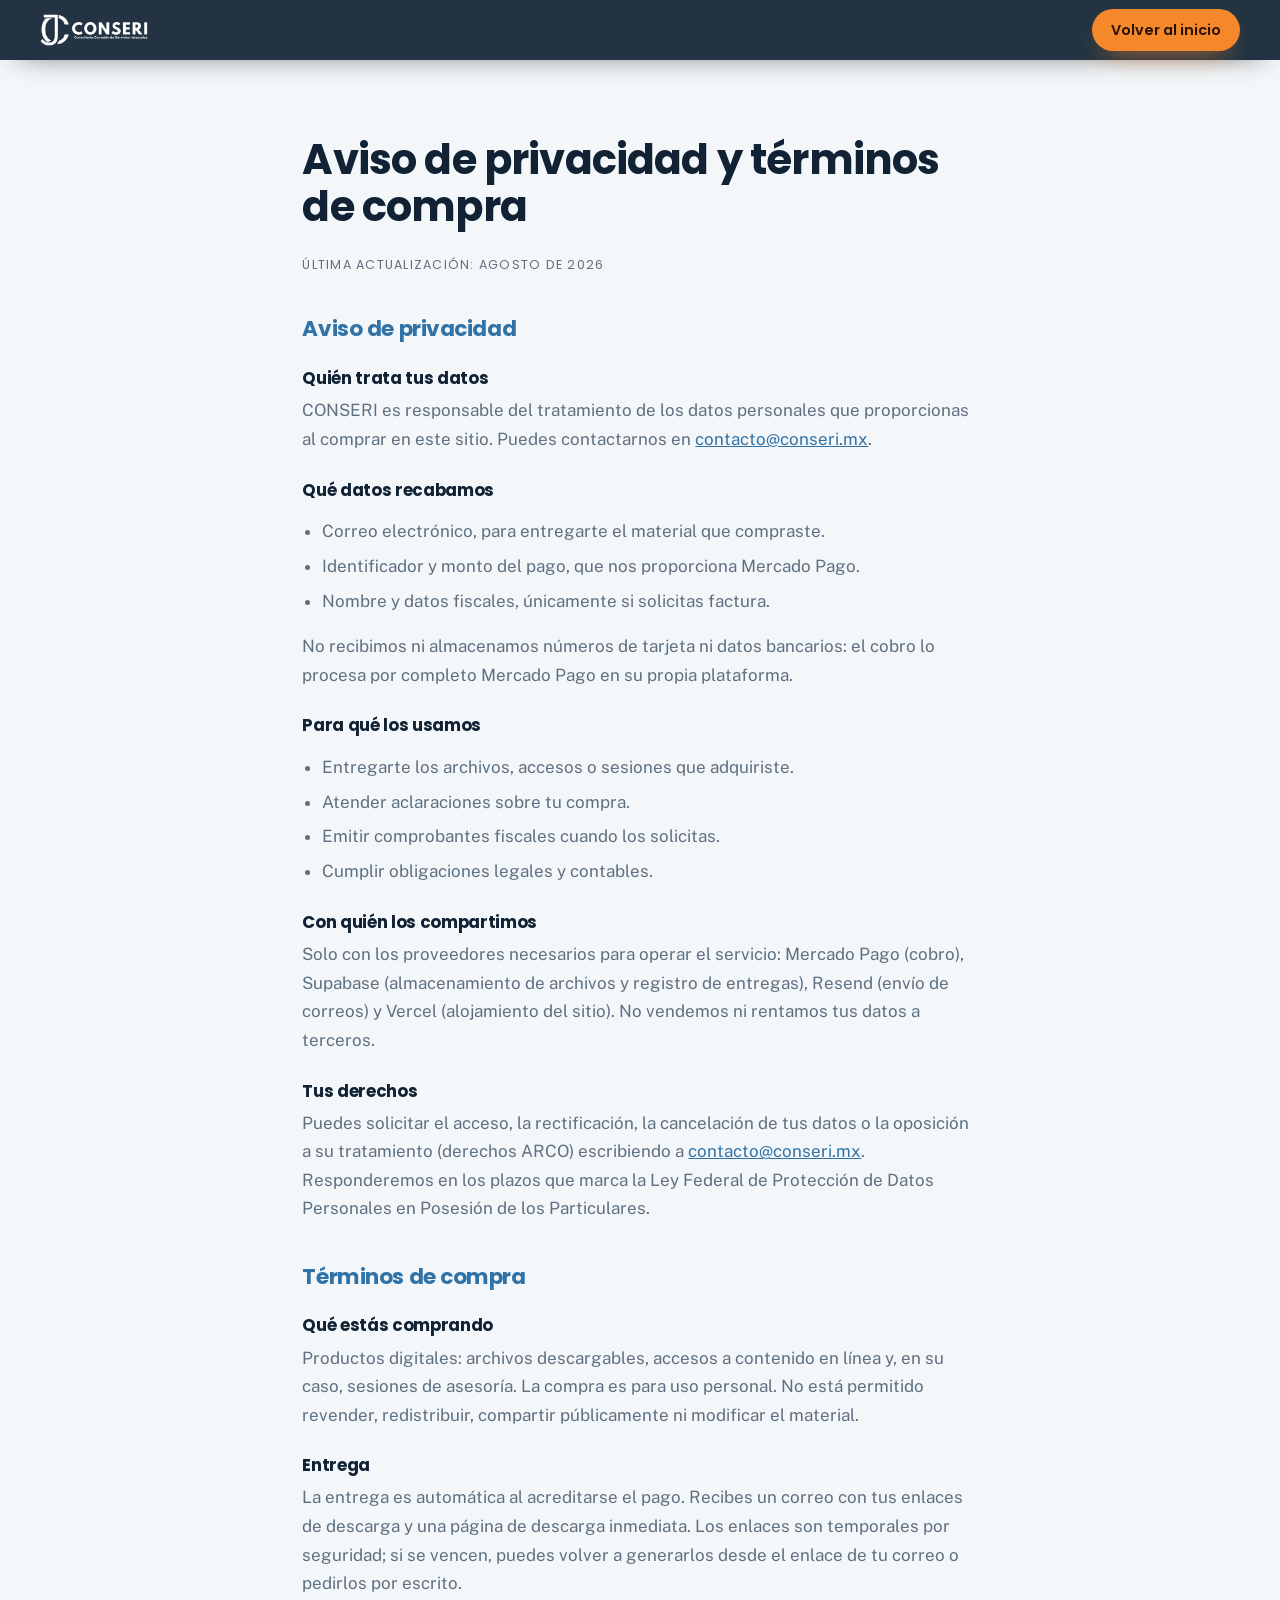
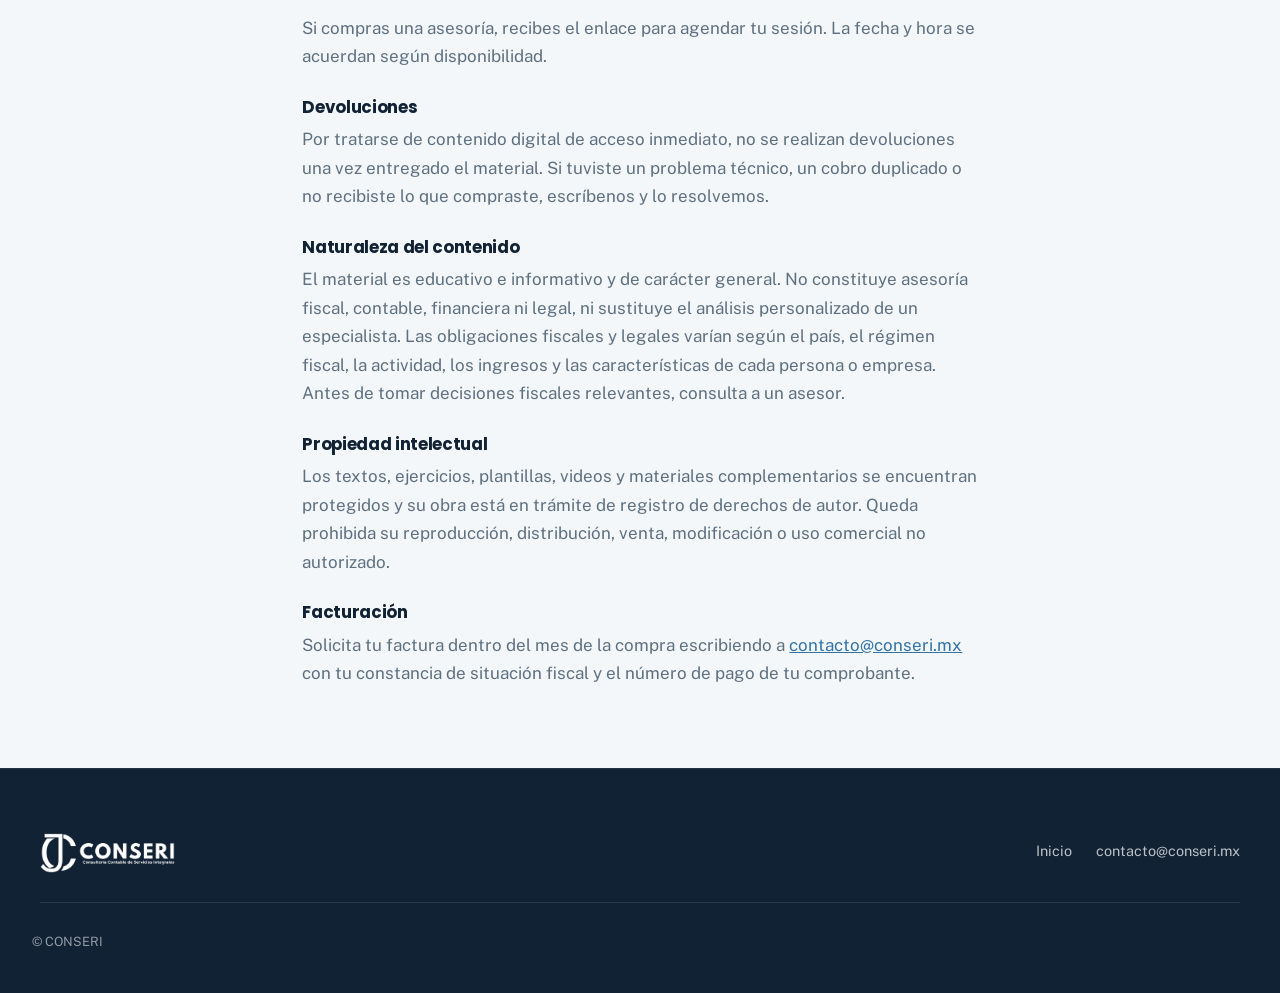
==== legal.html @ 8bbc49a7 "Add files via upload" ====
<!DOCTYPE html>
<!--
  legal.html · Aviso de privacidad y términos de compra.
  OJO: es una base redactada con la información disponible. Antes de publicar,
  CONSERI debe confirmar razón social, domicilio fiscal, responsable de datos y
  política de devoluciones con su área legal.
-->
<html lang="es-MX">
<head>
<meta charset="UTF-8">
<meta name="viewport" content="width=device-width, initial-scale=1.0, viewport-fit=cover">
<title>Aviso de privacidad y términos · CONSERI</title>
<link rel="preconnect" href="https://fonts.googleapis.com">
<link rel="preconnect" href="https://fonts.gstatic.com" crossorigin>
<link href="https://fonts.googleapis.com/css2?family=Poppins:wght@400;500;600;700&family=Public+Sans:wght@400;500;600&display=swap" rel="stylesheet">
<link rel="icon" type="image/png" href="assets/favicon.png">
<link rel="stylesheet" href="css/styles.css">
<style>
  body{ padding-top: 4.5rem; }
  .legal{ max-width: 720px; margin: 0 auto; padding: clamp(2rem,6vw,4rem) 1.4rem 4rem; }
  .legal h1{ font-family: var(--display); font-size: clamp(1.9rem,4vw,2.6rem); color: var(--navy); margin-bottom: 1.5rem; }
  .legal h2{ font-family: var(--display); font-size: 1.35rem; color: var(--azul); margin: 2.6rem 0 .8rem; }
  .legal h3{ font-family: var(--display); font-size: 1.05rem; color: var(--navy); margin: 1.7rem 0 .5rem; }
  .legal p, .legal li{ color: var(--gris); }
  .legal ul{ padding-left: 1.2rem; }
  .legal li{ margin-bottom: .4rem; }
  .fecha{ font-family: var(--display); font-size: .78rem; letter-spacing: .1em; text-transform: uppercase; color: var(--azul); }
</style>
</head>
<body>
<header class="barra barra--fija">
  <a class="barra__marca" href="index.html" aria-label="CONSERI, ir al inicio">
    <img src="assets/logo-horizontal-blanco.png" alt="CONSERI" class="barra__logo">
  </a>
  <a href="index.html" class="boton boton--chico">Volver al inicio</a>
</header>

<main class="legal">
  <h1>Aviso de privacidad y términos de compra</h1>
  <p class="fecha">Última actualización: agosto de 2026</p>

  <h2 id="privacidad">Aviso de privacidad</h2>

  <h3>Quién trata tus datos</h3>
  <p>
    CONSERI es responsable del tratamiento de los datos personales que
    proporcionas al comprar en este sitio. Puedes contactarnos en
    <a href="mailto:contacto@conseri.mx">contacto@conseri.mx</a>.
  </p>

  <h3>Qué datos recabamos</h3>
  <ul>
    <li>Correo electrónico, para entregarte el material que compraste.</li>
    <li>Identificador y monto del pago, que nos proporciona Mercado Pago.</li>
    <li>Nombre y datos fiscales, únicamente si solicitas factura.</li>
  </ul>
  <p>
    No recibimos ni almacenamos números de tarjeta ni datos bancarios: el cobro
    lo procesa por completo Mercado Pago en su propia plataforma.
  </p>

  <h3>Para qué los usamos</h3>
  <ul>
    <li>Entregarte los archivos, accesos o sesiones que adquiriste.</li>
    <li>Atender aclaraciones sobre tu compra.</li>
    <li>Emitir comprobantes fiscales cuando los solicitas.</li>
    <li>Cumplir obligaciones legales y contables.</li>
  </ul>

  <h3>Con quién los compartimos</h3>
  <p>
    Solo con los proveedores necesarios para operar el servicio: Mercado Pago
    (cobro), Supabase (almacenamiento de archivos y registro de entregas),
    Resend (envío de correos) y Vercel (alojamiento del sitio). No vendemos ni
    rentamos tus datos a terceros.
  </p>

  <h3>Tus derechos</h3>
  <p>
    Puedes solicitar el acceso, la rectificación, la cancelación de tus datos o
    la oposición a su tratamiento (derechos ARCO) escribiendo a
    <a href="mailto:contacto@conseri.mx">contacto@conseri.mx</a>. Responderemos
    en los plazos que marca la Ley Federal de Protección de Datos Personales en
    Posesión de los Particulares.
  </p>

  <h2 id="terminos">Términos de compra</h2>

  <h3>Qué estás comprando</h3>
  <p>
    Productos digitales: archivos descargables, accesos a contenido en línea y,
    en su caso, sesiones de asesoría. La compra es para uso personal. No está
    permitido revender, redistribuir, compartir públicamente ni modificar el
    material.
  </p>

  <h3>Entrega</h3>
  <p>
    La entrega es automática al acreditarse el pago. Recibes un correo con tus
    enlaces de descarga y una página de descarga inmediata. Los enlaces son
    temporales por seguridad; si se vencen, puedes volver a generarlos desde el
    enlace de tu correo o pedirlos por escrito.
  </p>
  <p>
    Si compras una asesoría, recibes el enlace para agendar tu sesión. La fecha
    y hora se acuerdan según disponibilidad.
  </p>

  <h3>Devoluciones</h3>
  <p>
    Por tratarse de contenido digital de acceso inmediato, no se realizan
    devoluciones una vez entregado el material. Si tuviste un problema técnico,
    un cobro duplicado o no recibiste lo que compraste, escríbenos y lo
    resolvemos.
  </p>

  <h3>Naturaleza del contenido</h3>
  <p>
    El material es educativo e informativo y de carácter general. No constituye
    asesoría fiscal, contable, financiera ni legal, ni sustituye el análisis
    personalizado de un especialista. Las obligaciones fiscales y legales varían
    según el país, el régimen fiscal, la actividad, los ingresos y las
    características de cada persona o empresa. Antes de tomar decisiones
    fiscales relevantes, consulta a un asesor.
  </p>

  <h3>Propiedad intelectual</h3>
  <p>
    Los textos, ejercicios, plantillas, videos y materiales complementarios se
    encuentran protegidos y su obra está en trámite de registro de derechos de
    autor. Queda prohibida su reproducción, distribución, venta, modificación o
    uso comercial no autorizado.
  </p>

  <h3>Facturación</h3>
  <p>
    Solicita tu factura dentro del mes de la compra escribiendo a
    <a href="mailto:contacto@conseri.mx">contacto@conseri.mx</a> con tu constancia
    de situación fiscal y el número de pago de tu comprobante.
  </p>
</main>

<footer class="pie">
  <div class="pie__arriba">
    <img src="assets/logo-horizontal-blanco.png" alt="CONSERI" class="pie__logo">
    <nav class="pie__nav" aria-label="Enlaces">
      <a href="index.html">Inicio</a>
      <a href="mailto:contacto@conseri.mx">contacto@conseri.mx</a>
    </nav>
  </div>
  <p class="pie__creditos">© CONSERI</p>
</footer>
</body>
</html>
---- css/styles.css ----
/* ============================================================================
   CONSERI · styles.css
   ----------------------------------------------------------------------------
   Todos los colores viven en :root. Cambias ahí y cambia el sitio entero,
   incluida la página de descarga del back-end.
   ============================================================================ */

/* ---- Tipografía de marca ----------------------------------------------------
   La lámina pide TT FORS para encabezados. No es una fuente libre, así que el
   sitio usa Poppins mientras tanto. Cuando CONSERI entregue el archivo:
     1. Pon TTFors-Bold.woff2 y TTFors-Regular.woff2 en assets/fuentes/
     2. Descomenta este bloque
     3. En --display pon: 'TT Fors', 'Poppins', sans-serif
--------------------------------------------------------------------------------
@font-face{
  font-family: 'TT Fors';
  src: url('../assets/fuentes/TTFors-Bold.woff2') format('woff2');
  font-weight: 700;
  font-display: swap;
}
@font-face{
  font-family: 'TT Fors';
  src: url('../assets/fuentes/TTFors-Regular.woff2') format('woff2');
  font-weight: 400;
  font-display: swap;
}
--------------------------------------------------------------------------- */

:root{
  /* ---- Paleta oficial (tomada de la lámina de marca) ---- */
  --navy:    #112234;   /* azul institucional oscuro */
  --azul:    #3173A7;   /* azul medio */
  --naranja: #F4882A;   /* acento y acciones */

  /* ---- Derivados, para no inventar colores fuera de la marca ---- */
  --navy-suave:  #1B3550;
  --navy-humo:   #24405E;
  --azul-claro:  #6BA3CF;
  --azul-humo:   #D6E4F0;
  --naranja-claro: #FFA85C;
  --blanco: #FFFFFF;
  --hueso:  #F4F7FA;
  --gris:   #5E7080;

  /* ---- Tipografías ---- */
  --display: 'Poppins', system-ui, sans-serif;   /* títulos */
  --cuerpo:  'Public Sans', system-ui, sans-serif;

  /* ---- Medidas ---- */
  --ancho: 1200px;
  --radio: 16px;
  --sombra: 0 22px 60px -28px rgba(17, 34, 52, .45);
  --curva: cubic-bezier(.22, 1, .36, 1);
}

/* ============================ BASE ============================ */
*{ box-sizing: border-box; }

html{ scroll-behavior: smooth; }

body{
  margin: 0;
  background: var(--hueso);
  color: var(--navy);
  font-family: var(--cuerpo);
  font-size: 17px;
  line-height: 1.68;
  overflow-x: clip;
  padding-left: env(safe-area-inset-left);
  padding-right: env(safe-area-inset-right);
}

h1, h2, h3{
  font-family: var(--display);
  font-weight: 700;
  line-height: 1.14;
  letter-spacing: -.02em;
  margin: 0;
}

p{ margin: 0 0 1rem; }
a{ color: var(--azul); }
img{ max-width: 100%; height: auto; }

:focus-visible{
  outline: 3px solid var(--naranja);
  outline-offset: 3px;
  border-radius: 6px;
}

/* Evita que el texto de la portada desborde su columna en pantallas angostas */
.portada__texto{ min-width: 0; }
.indice__cuerpo{ min-width: 0; }

/* ============================ BARRA DE PROGRESO ============================ */
.progreso{
  position: fixed;
  top: 0; left: 0;
  height: 3px;
  width: 0;
  background: var(--naranja);
  z-index: 100;
  transition: width .1s linear;
}

/* ============================ BOTONES ============================ */
.boton{
  position: relative;
  display: inline-flex;
  align-items: center;
  justify-content: center;
  min-height: 50px;
  padding: 0 1.8rem;
  border: 0;
  border-radius: 999px;
  background: var(--naranja);
  color: #2A1200;
  font-family: var(--display);
  font-size: 1rem;
  font-weight: 600;
  text-decoration: none;
  cursor: pointer;
  overflow: hidden;
  transition: transform .25s var(--curva), box-shadow .25s var(--curva);
  box-shadow: 0 12px 26px -14px rgba(244, 136, 42, .95);
}
/* Brillo que barre el botón al pasar el cursor */
.boton::after{
  content: "";
  position: absolute;
  top: 0; left: -60%;
  width: 45%;
  height: 100%;
  background: linear-gradient(100deg, transparent, rgba(255,255,255,.55), transparent);
  transform: skewX(-18deg);
  transition: left .6s var(--curva);
}
.boton:hover{
  transform: translateY(-3px);
  box-shadow: 0 20px 34px -16px rgba(244, 136, 42, 1);
}
.boton:hover::after{ left: 120%; }
.boton:active{ transform: translateY(-1px); }
.boton[disabled]{ opacity: .65; cursor: progress; transform: none; }

.boton--chico{ min-height: 42px; padding: 0 1.2rem; font-size: .9rem; }
.boton--grande{ min-height: 58px; padding: 0 2.3rem; font-size: 1.05rem; }
.boton--bloque{ width: 100%; margin-top: auto; }

.enlace-suave{
  position: relative;
  color: var(--blanco);
  font-family: var(--display);
  font-weight: 500;
  text-decoration: none;
  padding-bottom: 4px;
}
.enlace-suave::after{
  content: "";
  position: absolute;
  left: 0; bottom: 0;
  width: 100%;
  height: 2px;
  background: var(--naranja);
  transform: scaleX(.35);
  transform-origin: left;
  transition: transform .35s var(--curva);
}
.enlace-suave:hover::after{ transform: scaleX(1); }

/* ============================ ENCABEZADO ============================ */
.barra{
  position: fixed;
  top: 0; left: 0; right: 0;
  z-index: 90;
  display: flex;
  align-items: center;
  gap: 1.5rem;
  padding: .9rem clamp(1rem, 4vw, 2.5rem);
  background: transparent;
  transition: background .35s ease, padding .35s ease, box-shadow .35s ease;
}
/* js/script.js pone .barra--fija al bajar */
.barra--fija{
  background: rgba(17, 34, 52, .92);
  backdrop-filter: blur(16px);
  padding-top: .55rem;
  padding-bottom: .55rem;
  box-shadow: 0 10px 30px -20px rgba(0, 0, 0, .9);
}

.barra__marca{ margin-right: auto; display: flex; }
.barra__logo{
  height: 38px;
  width: auto;
  transition: height .35s ease;
}
.barra--fija .barra__logo{ height: 32px; }

.barra__nav{ display: flex; gap: 1.7rem; }
.barra__nav a{
  position: relative;
  color: rgba(255, 255, 255, .82);
  font-family: var(--display);
  font-weight: 500;
  font-size: .93rem;
  text-decoration: none;
  padding: .4rem 0;
}
.barra__nav a::after{
  content: "";
  position: absolute;
  left: 0; bottom: 0;
  width: 100%;
  height: 2px;
  background: var(--naranja);
  transform: scaleX(0);
  transform-origin: right;
  transition: transform .3s var(--curva);
}
.barra__nav a:hover{ color: var(--blanco); }
.barra__nav a:hover::after{ transform: scaleX(1); transform-origin: left; }

/* ============================ PORTADA ============================ */
.portada{
  position: relative;
  min-height: 100svh;
  display: flex;
  align-items: center;
  background: var(--navy);
  overflow: hidden;
  padding: 7rem clamp(1.2rem, 5vw, 2rem) 5rem;
}
/* Halos de color, muy suaves, detrás del contenido */
.portada::before{
  content: "";
  position: absolute;
  width: 62vw; height: 62vw;
  top: -22vw; right: -14vw;
  background: radial-gradient(circle, rgba(49, 115, 167, .45), transparent 62%);
  filter: blur(10px);
  animation: flotar 16s ease-in-out infinite alternate;
}
.portada::after{
  content: "";
  position: absolute;
  width: 48vw; height: 48vw;
  bottom: -22vw; left: -14vw;
  background: radial-gradient(circle, rgba(244, 136, 42, .26), transparent 62%);
  filter: blur(10px);
  animation: flotar 20s ease-in-out infinite alternate-reverse;
}
@keyframes flotar{
  from{ transform: translate3d(0, 0, 0) scale(1); }
  to  { transform: translate3d(-3%, 4%, 0) scale(1.12); }
}

.portada__lienzo{
  position: absolute;
  inset: 0;
  width: 100%;
  height: 100%;
  pointer-events: none;
}

.portada__contenido{
  position: relative;
  z-index: 2;
  width: 100%;
  max-width: var(--ancho);
  margin: 0 auto;
  display: grid;
  grid-template-columns: 1.08fr .92fr;
  gap: clamp(2rem, 5vw, 4rem);
  align-items: center;
}

.etiqueta{
  display: inline-flex;
  align-items: center;
  gap: .6rem;
  font-family: var(--display);
  font-size: .74rem;
  font-weight: 600;
  letter-spacing: .2em;
  text-transform: uppercase;
  color: var(--naranja);
  margin: 0 0 1.2rem;
}
.etiqueta--clara{ color: var(--naranja); }
.etiqueta__punto{
  width: 8px; height: 8px;
  border-radius: 50%;
  background: var(--naranja);
  box-shadow: 0 0 0 0 rgba(244, 136, 42, .7);
  animation: pulso 2.4s infinite;
}
@keyframes pulso{
  0%  { box-shadow: 0 0 0 0 rgba(244, 136, 42, .6); }
  70% { box-shadow: 0 0 0 12px rgba(244, 136, 42, 0); }
  100%{ box-shadow: 0 0 0 0 rgba(244, 136, 42, 0); }
}

.titular{
  font-size: clamp(2.2rem, 5vw, 3.7rem);
  font-weight: 700;
  color: var(--blanco);
  margin-bottom: 1.5rem;
}
.titular__acento{
  display: block;
  background: linear-gradient(100deg, var(--naranja) 0%, var(--naranja-claro) 45%, var(--azul-claro) 100%);
  -webkit-background-clip: text;
  background-clip: text;
  color: transparent;
}

.entrada{
  font-size: 1.08rem;
  color: rgba(255, 255, 255, .74);
  max-width: 48ch;
  margin-bottom: 2.2rem;
}

.portada__acciones{
  display: flex;
  align-items: center;
  gap: 1.8rem;
  flex-wrap: wrap;
  margin-bottom: 2.4rem;
}

.portada__sellos{
  display: flex;
  flex-wrap: wrap;
  gap: .6rem 1.6rem;
  list-style: none;
  margin: 0;
  padding: 0;
  font-size: .82rem;
  color: rgba(255, 255, 255, .6);
}
.portada__sellos li{ display: flex; align-items: center; gap: .5rem; }
.portada__sellos li::before{
  content: "";
  width: 5px; height: 5px;
  border-radius: 50%;
  background: var(--naranja);
}

/* ---- Flecha de bajar ---- */
.portada__bajar{
  position: absolute;
  bottom: 2rem;
  left: 50%;
  transform: translateX(-50%);
  width: 26px; height: 42px;
  border: 2px solid rgba(255, 255, 255, .3);
  border-radius: 999px;
  z-index: 3;
}
.portada__bajar span{
  position: absolute;
  top: 8px; left: 50%;
  width: 4px; height: 8px;
  margin-left: -2px;
  border-radius: 2px;
  background: var(--naranja);
  animation: bajar 1.8s infinite;
}
@keyframes bajar{
  0%  { transform: translateY(0);    opacity: 0; }
  35% { opacity: 1; }
  100%{ transform: translateY(16px); opacity: 0; }
}

/* ============================ LIBRO EN 3D ============================
   Seis caras armadas con transform-style: preserve-3d. Las variables
   --giro-x y --giro-y las mueve js/script.js según el cursor.
============================================================================ */
.escena{
  position: relative;
  display: flex;
  align-items: center;
  justify-content: center;
  perspective: 1600px;
  min-height: 480px;
}

.libro{
  --giro-x: -8deg;
  --giro-y: -26deg;
  position: relative;
  width: 300px;
  height: 420px;
  transform-style: preserve-3d;
  transform: rotateX(var(--giro-x)) rotateY(var(--giro-y));
  transition: transform .5s var(--curva);
  animation: levitar 6s ease-in-out infinite;
}
@keyframes levitar{
  0%, 100%{ margin-top: 0; }
  50%     { margin-top: -18px; }
}

.libro__cara{
  position: absolute;
  backface-visibility: hidden;
}

/* Portada */
.libro__cara--frente{
  width: 300px; height: 420px;
  transform: translateZ(19px);
  background: linear-gradient(150deg, #16304A 0%, var(--navy) 55%, #0C1A28 100%);
  border-radius: 3px 8px 8px 3px;
  box-shadow: inset 3px 0 0 rgba(255,255,255,.08), 0 0 40px -10px rgba(0,0,0,.6);
  overflow: hidden;
}
/* Contraportada */
.libro__cara--atras{
  width: 300px; height: 420px;
  transform: translateZ(-19px) rotateY(180deg);
  background: linear-gradient(150deg, var(--navy), #0A1622);
  border-radius: 3px 8px 8px 3px;
}
/* Lomo */
.libro__cara--lomo{
  width: 38px; height: 420px;
  left: -19px;
  transform: rotateY(-90deg);
  background: linear-gradient(180deg, var(--azul) 0%, var(--navy) 60%);
  border-radius: 3px 0 0 3px;
}
/* Canto: las hojas */
.libro__cara--canto{
  width: 38px; height: 420px;
  right: -19px;
  transform: rotateY(90deg);
  background:
    repeating-linear-gradient(90deg, #FFFFFF 0 2px, #DCE4EC 2px 4px);
  border-radius: 0 3px 3px 0;
}
.libro__cara--arriba{
  width: 300px; height: 38px;
  top: -19px;
  transform: rotateX(90deg) translateZ(19px);
  background: repeating-linear-gradient(90deg, #F7F9FB 0 2px, #D9E2EA 2px 4px);
}
.libro__cara--abajo{
  width: 300px; height: 38px;
  bottom: -19px;
  transform: rotateX(-90deg) translateZ(19px);
  background: repeating-linear-gradient(90deg, #EEF3F7 0 2px, #CFDAE4 2px 4px);
}

/* ---- Contenido de la cubierta ---- */
.cubierta{
  height: 100%;
  padding: 2rem 1.6rem;
  display: flex;
  flex-direction: column;
  align-items: flex-start;
  position: relative;
}
.cubierta::before{
  content: "";
  position: absolute;
  inset: 14px;
  border: 1px solid rgba(255, 255, 255, .14);
  border-radius: 4px;
  pointer-events: none;
}
/* Reflejo diagonal que recorre la portada */
.cubierta::after{
  content: "";
  position: absolute;
  top: -60%; left: -40%;
  width: 60%; height: 220%;
  background: linear-gradient(100deg, transparent, rgba(255,255,255,.14), transparent);
  transform: rotate(12deg);
  animation: reflejo 7s ease-in-out infinite;
}
@keyframes reflejo{
  0%, 65% { left: -60%; }
  100%    { left: 130%; }
}
.cubierta__marca{ width: 46px; opacity: .95; margin-bottom: .9rem; }
.cubierta__sello{
  font-family: var(--display);
  font-size: .62rem;
  letter-spacing: .34em;
  color: var(--naranja);
  margin: 0 0 auto;
}
.cubierta__titulo{
  font-size: 1.9rem;
  color: var(--blanco);
  margin-bottom: .9rem;
}
.cubierta__linea{
  width: 54px; height: 3px;
  background: var(--naranja);
  margin-bottom: .9rem;
}
.cubierta__bajada{
  font-size: .84rem;
  color: rgba(255, 255, 255, .72);
  margin-bottom: 1.2rem;
}
.cubierta__autor{
  font-family: var(--display);
  font-size: .68rem;
  letter-spacing: .04em;
  color: rgba(255, 255, 255, .5);
  margin: 0;
}

/* Sombra del libro en el piso */
.escena__sombra{
  position: absolute;
  bottom: 26px;
  width: 260px; height: 26px;
  background: radial-gradient(ellipse, rgba(0, 0, 0, .5), transparent 68%);
  filter: blur(6px);
  animation: sombra 6s ease-in-out infinite;
}
@keyframes sombra{
  0%, 100%{ transform: scale(1);   opacity: .5; }
  50%     { transform: scale(.86); opacity: .32; }
}

/* ============================ CINTA DE SERVICIOS ============================ */
.cinta{
  background: var(--naranja);
  color: #2A1200;
  overflow: hidden;
  padding: .85rem 0;
  border-top: 1px solid rgba(0,0,0,.06);
}
.cinta__pista{
  display: flex;
  align-items: center;
  gap: 2rem;
  width: max-content;
  font-family: var(--display);
  font-weight: 600;
  font-size: .92rem;
  letter-spacing: .04em;
  animation: correr 34s linear infinite;
}
.cinta__punto{ font-size: .6rem; opacity: .55; }
@keyframes correr{
  from{ transform: translateX(0); }
  to  { transform: translateX(-50%); }
}

/* ============================ SECCIONES ============================ */
.seccion{ padding: clamp(4rem, 9vw, 7rem) clamp(1.2rem, 5vw, 2rem); }
.seccion > *{ max-width: var(--ancho); margin-left: auto; margin-right: auto; }

.seccion--clara{ background: var(--hueso); }
.seccion--navy{
  background: var(--navy);
  color: rgba(255, 255, 255, .78);
  background-image:
    linear-gradient(rgba(255,255,255,.035) 1px, transparent 1px),
    linear-gradient(90deg, rgba(255,255,255,.035) 1px, transparent 1px);
  background-size: 40px 40px;
}
.seccion--navy .seccion__titulo{ color: var(--blanco); }
.seccion--navy .seccion__intro{ color: rgba(255, 255, 255, .68); }

.seccion__cabecera{ max-width: 60ch; margin-bottom: 3.2rem; }
.seccion__titulo{
  font-size: clamp(1.8rem, 3.8vw, 2.7rem);
  color: var(--navy);
  margin-bottom: 1rem;
}
.seccion__intro{ color: var(--gris); font-size: 1.04rem; margin: 0; }

/* ============================ DESGLOSE DE CARLOS ============================ */
.desglose{
  background: var(--blanco);
  border-radius: var(--radio);
  padding: clamp(1.4rem, 4vw, 2.4rem);
  box-shadow: var(--sombra);
  margin-bottom: 3rem;
}
.desglose__fila{
  display: grid;
  grid-template-columns: 1fr 2.2fr auto;
  align-items: center;
  gap: 1.2rem;
  padding: .85rem 0;
  border-bottom: 1px solid var(--azul-humo);
}
.desglose__fila:last-child{ border-bottom: 0; }
.desglose__fila--total .desglose__nombre,
.desglose__fila--queda .desglose__nombre{
  font-family: var(--display);
  font-weight: 600;
  color: var(--navy);
}
.desglose__nombre{ margin: 0; font-size: .95rem; color: var(--gris); }

.desglose__barra{
  height: 12px;
  background: var(--azul-humo);
  border-radius: 999px;
  overflow: hidden;
}
.desglose__barra span{
  display: block;
  height: 100%;
  width: 0;
  border-radius: 999px;
  background: var(--azul);
  transition: width 1.1s var(--curva);
}
.desglose__barra--resta span{ background: var(--gris); opacity: .55; }
.desglose__barra--queda span{ background: var(--naranja); }

.desglose__monto{
  margin: 0;
  font-family: var(--display);
  font-weight: 600;
  font-size: 1.15rem;
  color: var(--navy);
  min-width: 6.5ch;
  text-align: right;
  font-variant-numeric: tabular-nums;
}
.desglose__monto--resta{ color: var(--gris); font-weight: 500; font-size: 1rem; }
.desglose__monto--queda{ color: var(--naranja); font-size: 1.5rem; }

/* ---- Conceptos ---- */
.conceptos{
  display: grid;
  grid-template-columns: repeat(auto-fit, minmax(250px, 1fr));
  gap: 1.6rem;
}
.concepto{
  border-top: 3px solid var(--naranja);
  padding-top: 1.1rem;
}
.concepto__titulo{ font-size: 1.15rem; color: var(--navy); margin-bottom: .5rem; }
.concepto p{ margin: 0; color: var(--gris); font-size: .96rem; }

/* ============================ PIEZAS DEL KIT ============================ */
.piezas{
  display: grid;
  grid-template-columns: repeat(auto-fit, minmax(240px, 1fr));
  gap: 1.4rem;
  perspective: 1000px;
}
.pieza{
  background: rgba(255, 255, 255, .05);
  border: 1px solid rgba(255, 255, 255, .12);
  border-radius: var(--radio);
  padding: 1.8rem 1.6rem;
  transform-style: preserve-3d;
  transition: background .3s ease, border-color .3s ease, transform .18s ease-out;
}
.pieza:hover{
  background: rgba(255, 255, 255, .08);
  border-color: rgba(244, 136, 42, .5);
}
.pieza__icono{
  display: grid;
  place-items: center;
  width: 50px; height: 50px;
  border-radius: 13px;
  background: rgba(244, 136, 42, .16);
  color: var(--naranja);
  margin-bottom: 1.2rem;
  transform: translateZ(28px);
}
.pieza__icono svg{ width: 26px; height: 26px; }
.pieza__titulo{
  font-size: 1.2rem;
  color: var(--blanco);
  margin-bottom: .6rem;
  transform: translateZ(18px);
}
.pieza__texto{
  margin: 0;
  font-size: .94rem;
  color: rgba(255, 255, 255, .66);
  transform: translateZ(10px);
}

/* ============================ ÍNDICE DEL EBOOK ============================ */
.indice{ position: relative; padding-left: 2.6rem; }
.indice__riel{
  position: absolute;
  left: 12px; top: 8px; bottom: 8px;
  width: 2px;
  background: var(--azul-humo);
}
.indice__riel span{
  position: absolute;
  top: 0; left: 0;
  width: 100%;
  height: 0;
  background: var(--naranja);
}
.indice__lista{ list-style: none; margin: 0; padding: 0; }

.indice__fila{
  position: relative;
  display: grid;
  grid-template-columns: 66px 1fr;
  gap: 1.2rem;
  padding: 1.5rem 1.2rem;
  border-radius: 12px;
  transition: background .3s ease, transform .3s var(--curva);
}
.indice__fila::before{
  content: "";
  position: absolute;
  left: -2.6rem;
  top: 2.1rem;
  width: 12px; height: 12px;
  margin-left: 7px;
  border-radius: 50%;
  background: var(--hueso);
  border: 2px solid var(--azul-humo);
  transition: border-color .3s ease, background .3s ease;
}
.indice__fila:hover{ background: var(--blanco); transform: translateX(6px); }
.indice__fila:hover::before{ border-color: var(--naranja); background: var(--naranja); }

.indice__num{
  font-family: var(--display);
  font-size: 1.7rem;
  font-weight: 700;
  color: var(--azul-humo);
  line-height: 1;
  transition: color .3s ease;
}
.indice__fila:hover .indice__num{ color: var(--naranja); }
.indice__titulo{ font-size: 1.14rem; color: var(--navy); margin-bottom: .35rem; }
.indice__texto{ margin: 0; color: var(--gris); font-size: .96rem; }

/* ---- Checklist ---- */
.checklist{
  margin-top: 3rem;
  background: var(--navy);
  color: rgba(255, 255, 255, .75);
  border-radius: var(--radio);
  padding: clamp(1.6rem, 4vw, 2.6rem);
}
.checklist__titulo{ font-size: 1.35rem; color: var(--blanco); margin-bottom: .6rem; }
.checklist__intro{ color: rgba(255, 255, 255, .65); }
.checklist__lista{
  display: grid;
  grid-template-columns: repeat(auto-fit, minmax(210px, 1fr));
  gap: .55rem 1.6rem;
  list-style: none;
  margin: 1.2rem 0 0;
  padding: 0;
  font-size: .94rem;
}
.checklist__lista li{ display: flex; align-items: center; gap: .6rem; }
.checklist__lista li::before{
  content: "";
  flex: none;
  width: 15px; height: 15px;
  border: 2px solid var(--naranja);
  border-radius: 4px;
}

/* ============================ RUTA DE 7 DÍAS ============================ */
.ruta{
  display: grid;
  grid-auto-flow: column;
  grid-auto-columns: minmax(230px, 1fr);
  gap: 1.1rem;
  overflow-x: auto;
  padding-bottom: 1rem;
  scroll-snap-type: x mandatory;
  -webkit-overflow-scrolling: touch;
}
.ruta::-webkit-scrollbar{ height: 6px; }
.ruta::-webkit-scrollbar-thumb{ background: rgba(255,255,255,.2); border-radius: 999px; }

.dia{
  scroll-snap-align: start;
  background: rgba(255, 255, 255, .05);
  border: 1px solid rgba(255, 255, 255, .12);
  border-top: 3px solid var(--naranja);
  border-radius: 12px;
  padding: 1.4rem;
  transition: background .3s ease, transform .3s var(--curva);
}
.dia:hover{ background: rgba(255, 255, 255, .09); transform: translateY(-6px); }
.dia__num{
  font-family: var(--display);
  font-size: .74rem;
  font-weight: 600;
  letter-spacing: .16em;
  text-transform: uppercase;
  color: var(--naranja);
  margin: 0 0 .7rem;
}
.dia__titulo{ font-size: 1.05rem; color: var(--blanco); margin-bottom: .5rem; }
.dia__texto{ margin: 0; font-size: .9rem; color: rgba(255, 255, 255, .64); }

/* ============================ CATÁLOGO ============================ */
.catalogo{
  display: grid;
  grid-template-columns: repeat(auto-fit, minmax(285px, 1fr));
  gap: 1.6rem;
  align-items: stretch;
  perspective: 1200px;
}
.producto{
  display: flex;
  flex-direction: column;
  background: var(--blanco);
  border: 1px solid var(--azul-humo);
  border-radius: var(--radio);
  padding: 2rem 1.8rem;
  position: relative;
  transform-style: preserve-3d;
  transition: box-shadow .3s ease, border-color .3s ease, transform .18s ease-out;
}
.producto:hover{ box-shadow: var(--sombra); border-color: var(--azul-claro); }
.producto--destacado{
  border: 2px solid var(--azul);
  box-shadow: var(--sombra);
}
.producto__insignia{
  position: absolute;
  top: -14px; left: 1.8rem;
  background: var(--azul);
  color: var(--blanco);
  font-family: var(--display);
  font-size: .68rem;
  font-weight: 600;
  letter-spacing: .12em;
  text-transform: uppercase;
  padding: .35rem .9rem;
  border-radius: 999px;
  margin: 0;
}
.producto__tipo{
  font-family: var(--display);
  font-size: .7rem;
  font-weight: 600;
  letter-spacing: .14em;
  text-transform: uppercase;
  color: var(--azul);
  margin: 0 0 .6rem;
}
.producto__nombre{ font-size: 1.42rem; color: var(--navy); margin-bottom: .6rem; }
.producto__descripcion{ color: var(--gris); font-size: .95rem; }
.producto__lista{ list-style: none; margin: 0 0 1.6rem; padding: 0; font-size: .93rem; }
.producto__lista li{
  display: flex;
  align-items: flex-start;
  gap: .6rem;
  padding: .4rem 0;
  border-bottom: 1px dotted var(--azul-humo);
  color: var(--gris);
}
.producto__lista li::before{
  content: "";
  flex: none;
  width: 7px; height: 7px;
  margin-top: .55rem;
  border-radius: 50%;
  background: var(--naranja);
}
.producto__precio{
  font-family: var(--display);
  font-size: 2.5rem;
  font-weight: 700;
  color: var(--navy);
  margin: 0 0 1.3rem;
  line-height: 1;
}
.producto__moneda{ font-size: 1.2rem; vertical-align: super; color: var(--gris); }
/* Cuando el precio no es una cifra (asesoría: "Precio a consultar") */
.producto__precio--consultar{
  font-size: 1.35rem;
  color: var(--azul);
  line-height: 1.3;
}
.producto__divisa{
  font-size: .7rem;
  letter-spacing: .1em;
  color: var(--gris);
  margin-left: .4rem;
  font-weight: 500;
}

.aviso-compra{
  max-width: 48ch;
  margin: 1.8rem auto 0;
  padding: .95rem 1.2rem;
  border-radius: 12px;
  background: #FFF1E3;
  border: 1px solid var(--naranja);
  color: #8A3C00;
  font-size: .93rem;
  text-align: center;
}
.nota-pago{ text-align: center; color: var(--gris); font-size: .92rem; margin: 2rem 0 0; }

/* ============================ BLOQUE CONSERI ============================ */
.firma{
  display: grid;
  grid-template-columns: 1.35fr .8fr;
  gap: clamp(2rem, 5vw, 4rem);
  align-items: center;
}
.firma__texto p{ color: rgba(255, 255, 255, .7); }
.firma__autor{ color: rgba(255, 255, 255, .9); }
.firma__servicios{
  display: grid;
  grid-template-columns: repeat(auto-fit, minmax(190px, 1fr));
  gap: .4rem 1.4rem;
  list-style: none;
  margin: 2rem 0 0;
  padding: 1.4rem 0 0;
  border-top: 2px solid var(--naranja);
  font-family: var(--display);
  font-size: .9rem;
  font-weight: 500;
  color: rgba(255, 255, 255, .8);
}
.firma__servicios li{ padding: .35rem 0; }

/* ---- Sello giratorio ---- */
.sello{
  position: relative;
  display: grid;
  place-items: center;
  aspect-ratio: 1;
  max-width: 320px;
  margin: 0 auto;
}
.sello__anillo{
  width: 100%;
  height: 100%;
  animation: girar 26s linear infinite;
}
@keyframes girar{ to{ transform: rotate(360deg); } }
.sello__texto{
  font-family: var(--display);
  font-size: 12.5px;
  font-weight: 600;
  letter-spacing: .18em;
  fill: rgba(255, 255, 255, .5);
}
.sello__marca{
  position: absolute;
  width: 42%;
  filter: drop-shadow(0 12px 26px rgba(0, 0, 0, .45));
}

/* ============================ DUDAS ============================ */
.dudas{ display: grid; gap: .8rem; }
.duda{
  background: var(--blanco);
  border: 1px solid var(--azul-humo);
  border-radius: 12px;
  padding: 1.1rem 1.4rem;
  transition: border-color .3s ease, box-shadow .3s ease;
}
.duda[open]{ border-color: var(--azul-claro); box-shadow: var(--sombra); }
.duda summary{
  cursor: pointer;
  font-family: var(--display);
  font-weight: 600;
  font-size: 1.02rem;
  color: var(--navy);
  list-style: none;
  display: flex;
  justify-content: space-between;
  align-items: center;
  gap: 1rem;
  min-height: 32px;
}
.duda summary::-webkit-details-marker{ display: none; }
.duda summary::after{
  content: "";
  flex: none;
  width: 12px; height: 12px;
  border-right: 2px solid var(--naranja);
  border-bottom: 2px solid var(--naranja);
  transform: rotate(45deg) translate(-2px, -2px);
  transition: transform .3s var(--curva);
}
.duda[open] summary::after{ transform: rotate(-135deg) translate(-3px, -3px); }
.duda p{ margin: .9rem 0 0; color: var(--gris); font-size: .96rem; }

/* ============================ CIERRE ============================ */
.cierre{
  position: relative;
  text-align: center;
  padding: clamp(4.5rem, 10vw, 8rem) 1.4rem;
  background: linear-gradient(160deg, var(--azul) 0%, var(--navy) 62%);
  color: var(--blanco);
  overflow: hidden;
}
.cierre::before{
  content: "";
  position: absolute;
  width: 70vw; height: 70vw;
  bottom: -45vw; left: 50%;
  transform: translateX(-50%);
  background: radial-gradient(circle, rgba(244, 136, 42, .3), transparent 62%);
}
.cierre > *{ position: relative; }
.cierre__marca{ width: 62px; margin-bottom: 1.6rem; opacity: .92; }
.cierre__titulo{
  font-size: clamp(1.8rem, 4.2vw, 2.9rem);
  color: var(--blanco);
  margin-bottom: 1.2rem;
}
.cierre__texto{
  font-family: var(--display);
  font-weight: 500;
  color: rgba(255, 255, 255, .78);
  letter-spacing: .02em;
  margin-bottom: 2.2rem;
}

/* ============================ PIE ============================ */
.pie{
  background: var(--navy);
  color: rgba(255, 255, 255, .55);
  padding: clamp(2.5rem, 6vw, 4rem) clamp(1.2rem, 5vw, 2rem) 2.5rem;
  font-size: .9rem;
  border-top: 1px solid rgba(255, 255, 255, .08);
}
.pie > *{ max-width: var(--ancho); margin-left: auto; margin-right: auto; }
.pie__arriba{
  display: flex;
  flex-wrap: wrap;
  align-items: center;
  justify-content: space-between;
  gap: 1.8rem;
  padding-bottom: 1.8rem;
  margin-bottom: 1.8rem;
  border-bottom: 1px solid rgba(255, 255, 255, .1);
}
.pie__logo{ height: 40px; width: auto; }
.pie__nav{ display: flex; flex-wrap: wrap; gap: 1.5rem; }
.pie__nav a{
  color: rgba(255, 255, 255, .72);
  text-decoration: none;
  border-bottom: 1px solid transparent;
  padding-bottom: 2px;
}
.pie__nav a:hover{ border-color: var(--naranja); color: var(--blanco); }
.pie__legal{ max-width: 74ch; font-size: .82rem; line-height: 1.65; }
.pie__creditos{ margin: 1.4rem 0 0; font-size: .8rem; }

/* ============================ ANIMACIONES DE ENTRADA ============================
   js/script.js agrega .visible cuando el elemento entra en pantalla. */
.animar{
  opacity: 0;
  transition: opacity .8s var(--curva), transform .8s var(--curva);
}
.animar[data-animar="subir"]{ transform: translateY(28px); }
.animar[data-animar="lado"]{ transform: translateX(-26px); }
.animar.visible{ opacity: 1; transform: none; }

/* ============================ MÓVIL ============================ */
@media (max-width: 980px){
  .portada__contenido{ grid-template-columns: 1fr; }
  .escena{ min-height: 400px; order: -1; }
  .libro{ width: 230px; height: 322px; }
  .libro__cara--frente, .libro__cara--atras{ width: 230px; height: 322px; }
  .libro__cara--lomo, .libro__cara--canto{ height: 322px; }
  .libro__cara--arriba, .libro__cara--abajo{ width: 230px; }
  .cubierta{ padding: 1.5rem 1.2rem; }
  .cubierta__titulo{ font-size: 1.5rem; }
  .firma{ grid-template-columns: 1fr; }
  .barra__nav{ display: none; }
}

@media (max-width: 620px){
  body{ font-size: 16px; }
  .portada{ padding-top: 6rem; }
  .titular{ font-size: clamp(1.9rem, 8vw, 2.4rem); }
  .desglose__fila{ grid-template-columns: 1fr auto; }
  .desglose__barra{ grid-column: 1 / -1; order: 3; }
  .desglose__nombre{ font-size: .88rem; }
  .indice{ padding-left: 1.9rem; }
  .indice__fila{ grid-template-columns: 48px 1fr; padding: 1.2rem .6rem; }
  .indice__fila::before{ left: -1.9rem; }
  .producto{ padding: 1.6rem 1.3rem; }
  .portada__bajar{ display: none; }
}

/* ============================ ACCESIBILIDAD ============================ */
@media (prefers-reduced-motion: reduce){
  *, *::before, *::after{
    animation: none !important;
    transition: none !important;
  }
  html{ scroll-behavior: auto; }
  .animar{ opacity: 1; transform: none; }
  /* Las barras del desglose las llena js/script.js con su valor real. */
}
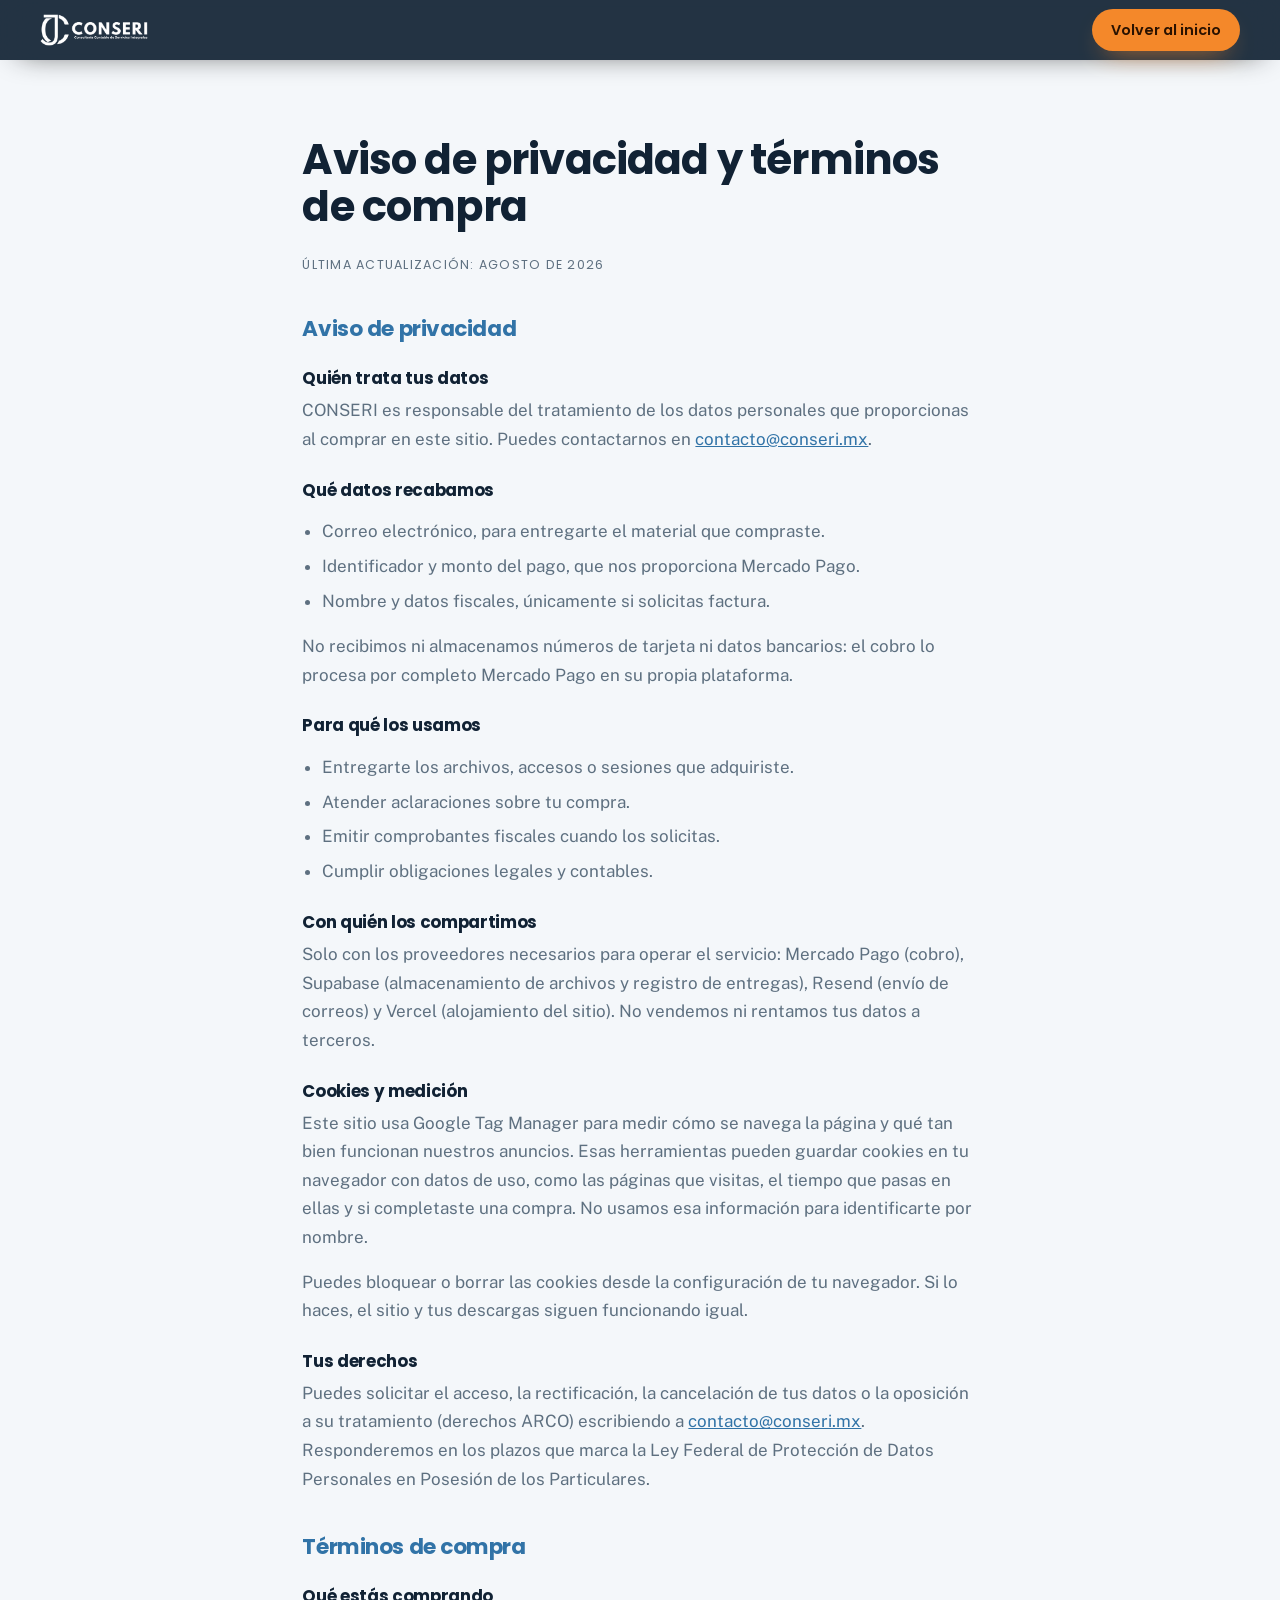
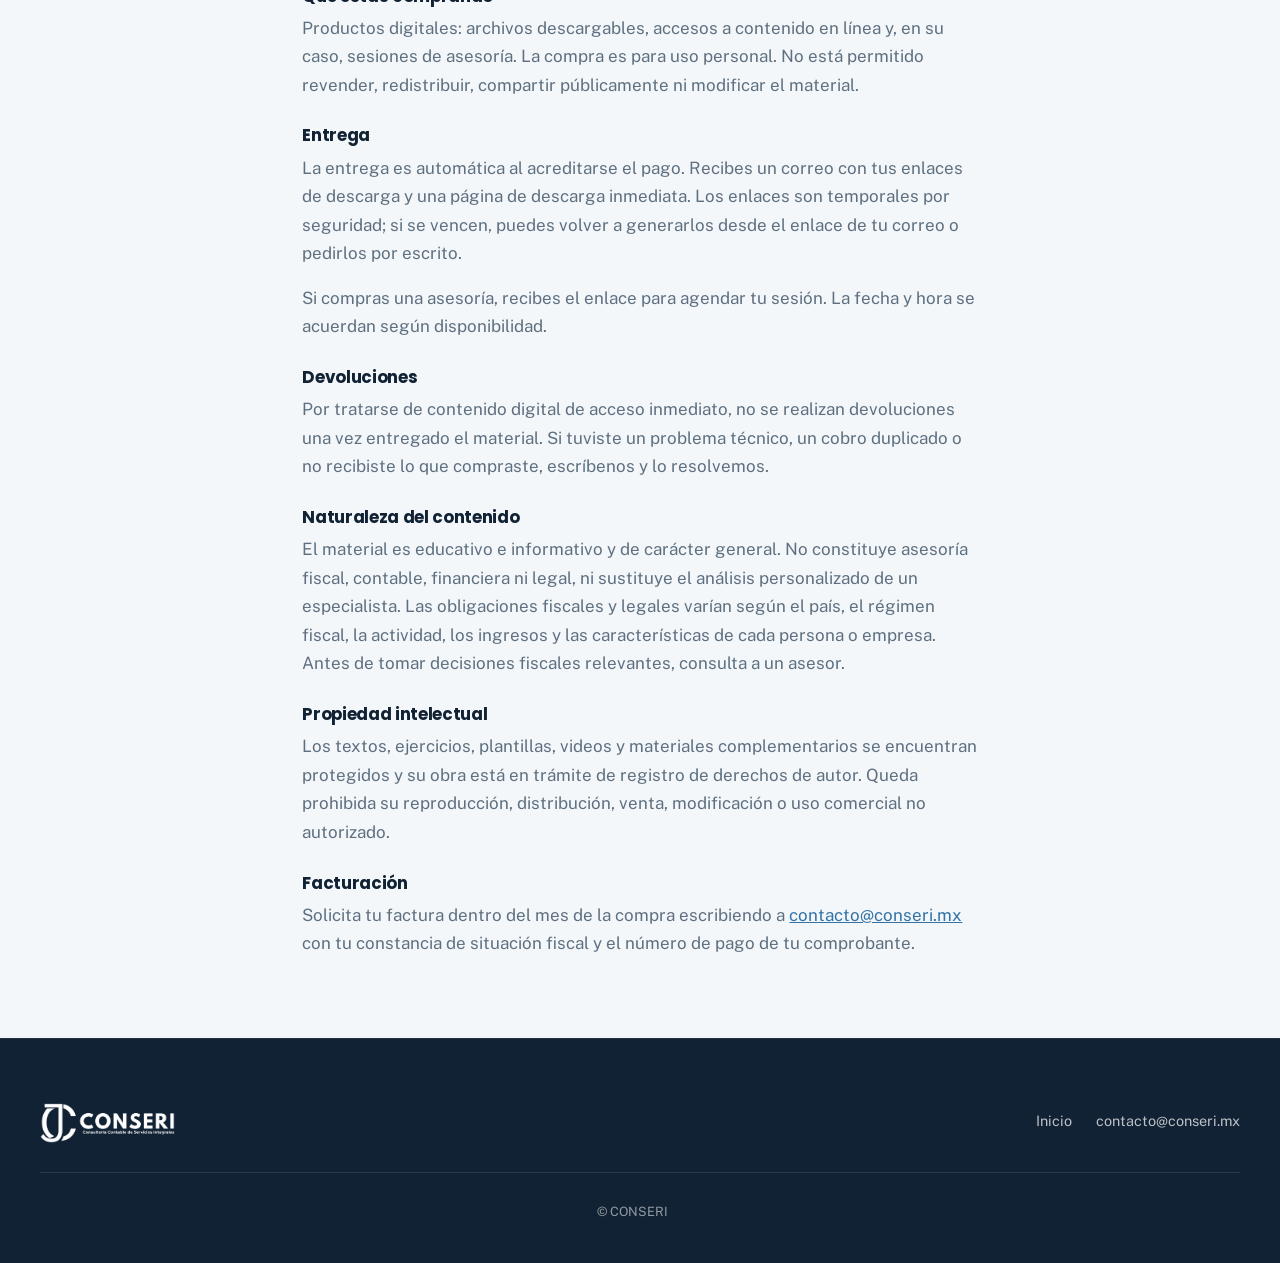
==== commit d40696e2: "Update legal.html" ====
--- a/legal.html
+++ b/legal.html
@@ -8,6 +8,15 @@
 <html lang="es-MX">
 <head>
 <meta charset="UTF-8">
+
+<!-- Google Tag Manager -->
+<script>(function(w,d,s,l,i){w[l]=w[l]||[];w[l].push({'gtm.start':
+new Date().getTime(),event:'gtm.js'});var f=d.getElementsByTagName(s)[0],
+j=d.createElement(s),dl=l!='dataLayer'?'&l='+l:'';j.async=true;j.src=
+'https://www.googletagmanager.com/gtm.js?id='+i+dl;f.parentNode.insertBefore(j,f);
+})(window,document,'script','dataLayer','GTM-MN6X9CH6');</script>
+<!-- End Google Tag Manager -->
+
 <meta name="viewport" content="width=device-width, initial-scale=1.0, viewport-fit=cover">
 <title>Aviso de privacidad y términos · CONSERI</title>
 <link rel="preconnect" href="https://fonts.googleapis.com">
@@ -28,6 +37,12 @@
 </style>
 </head>
 <body>
+
+<!-- Google Tag Manager (noscript) -->
+<noscript><iframe src="https://www.googletagmanager.com/ns.html?id=GTM-MN6X9CH6"
+height="0" width="0" style="display:none;visibility:hidden"></iframe></noscript>
+<!-- End Google Tag Manager (noscript) -->
+
 <header class="barra barra--fija">
   <a class="barra__marca" href="index.html" aria-label="CONSERI, ir al inicio">
     <img src="assets/logo-horizontal-blanco.png" alt="CONSERI" class="barra__logo">
@@ -73,6 +88,19 @@
     (cobro), Supabase (almacenamiento de archivos y registro de entregas),
     Resend (envío de correos) y Vercel (alojamiento del sitio). No vendemos ni
     rentamos tus datos a terceros.
+  </p>
+
+  <h3>Cookies y medición</h3>
+  <p>
+    Este sitio usa Google Tag Manager para medir cómo se navega la página y qué
+    tan bien funcionan nuestros anuncios. Esas herramientas pueden guardar
+    cookies en tu navegador con datos de uso, como las páginas que visitas, el
+    tiempo que pasas en ellas y si completaste una compra. No usamos esa
+    información para identificarte por nombre.
+  </p>
+  <p>
+    Puedes bloquear o borrar las cookies desde la configuración de tu navegador.
+    Si lo haces, el sitio y tus descargas siguen funcionando igual.
   </p>
 
   <h3>Tus derechos</h3>
--- a/css/styles.css
+++ b/css/styles.css
@@ -376,31 +376,42 @@
 
 /* ============================ LIBRO EN 3D ============================
    Seis caras armadas con transform-style: preserve-3d. Las variables
-   --giro-x y --giro-y las mueve js/script.js según el cursor.
+   --giro-x y --giro-y las mueve js/script.js segun el cursor.
+
+   La flotacion va en un contenedor aparte (.libro__flota) para que no pelee
+   con el giro: asi el libro puede rotar y subir al mismo tiempo sin que una
+   animacion pise a la otra.
 ============================================================================ */
 .escena{
   position: relative;
   display: flex;
   align-items: center;
   justify-content: center;
-  perspective: 1600px;
-  min-height: 480px;
+  perspective: 1700px;
+  perspective-origin: 50% 45%;
+  min-height: 520px;
+}
+
+.libro__flota{
+  /* --desplace lo mueve js/script.js con el scroll (efecto de profundidad) */
+  --desplace: 0px;
+  transform-style: preserve-3d;
+  animation: levitar 7s ease-in-out infinite;
+}
+@keyframes levitar{
+  0%, 100%{ transform: translateY(var(--desplace)); }
+  50%     { transform: translateY(calc(var(--desplace) - 16px)); }
 }
 
 .libro{
-  --giro-x: -8deg;
-  --giro-y: -26deg;
+  --giro-x: -7deg;
+  --giro-y: -28deg;
   position: relative;
-  width: 300px;
-  height: 420px;
+  width: 310px;
+  height: 440px;
   transform-style: preserve-3d;
   transform: rotateX(var(--giro-x)) rotateY(var(--giro-y));
-  transition: transform .5s var(--curva);
-  animation: levitar 6s ease-in-out infinite;
-}
-@keyframes levitar{
-  0%, 100%{ margin-top: 0; }
-  50%     { margin-top: -18px; }
+  transition: transform .6s var(--curva);
 }
 
 .libro__cara{
@@ -408,83 +419,138 @@
   backface-visibility: hidden;
 }
 
-/* Portada */
+/* ---- Portada ----
+   Tres capas: el degradado base, una luz especular fija que viene de arriba a
+   la izquierda, y una sombra en el canto de union con el lomo. */
 .libro__cara--frente{
-  width: 300px; height: 420px;
-  transform: translateZ(19px);
-  background: linear-gradient(150deg, #16304A 0%, var(--navy) 55%, #0C1A28 100%);
-  border-radius: 3px 8px 8px 3px;
-  box-shadow: inset 3px 0 0 rgba(255,255,255,.08), 0 0 40px -10px rgba(0,0,0,.6);
+  width: 310px; height: 440px;
+  transform: translateZ(21px);
+  background:
+    linear-gradient(105deg, rgba(255,255,255,.10) 0%, transparent 34%),
+    linear-gradient(90deg, rgba(0,0,0,.34) 0 10px, transparent 26px),
+    linear-gradient(155deg, #1B3A58 0%, var(--navy) 52%, #0A1622 100%);
+  border-radius: 2px 10px 10px 2px;
+  box-shadow:
+    inset -1px 0 0 rgba(255,255,255,.06),
+    0 0 50px -12px rgba(0,0,0,.65);
   overflow: hidden;
 }
-/* Contraportada */
+
+/* ---- Contraportada ---- */
 .libro__cara--atras{
-  width: 300px; height: 420px;
-  transform: translateZ(-19px) rotateY(180deg);
-  background: linear-gradient(150deg, var(--navy), #0A1622);
-  border-radius: 3px 8px 8px 3px;
-}
-/* Lomo */
+  width: 310px; height: 440px;
+  transform: translateZ(-21px) rotateY(180deg);
+  background:
+    linear-gradient(90deg, rgba(0,0,0,.3) 0 10px, transparent 26px),
+    linear-gradient(155deg, #16304A, #0A1622);
+  border-radius: 2px 10px 10px 2px;
+}
+
+/* ---- Lomo, con el titulo en vertical ---- */
 .libro__cara--lomo{
-  width: 38px; height: 420px;
-  left: -19px;
+  width: 42px; height: 440px;
+  left: -21px;
   transform: rotateY(-90deg);
-  background: linear-gradient(180deg, var(--azul) 0%, var(--navy) 60%);
+  background:
+    linear-gradient(90deg, rgba(0,0,0,.35), transparent 30%, rgba(0,0,0,.3)),
+    linear-gradient(180deg, var(--azul) 0%, var(--navy) 65%);
   border-radius: 3px 0 0 3px;
-}
-/* Canto: las hojas */
+  display: flex;
+  align-items: center;
+  justify-content: center;
+}
+.lomo__texto{
+  writing-mode: vertical-rl;
+  transform: rotate(180deg);
+  font-family: var(--display);
+  font-size: .62rem;
+  font-weight: 600;
+  letter-spacing: .3em;
+  text-transform: uppercase;
+  color: rgba(255, 255, 255, .78);
+  white-space: nowrap;
+}
+
+/* ---- Canto: el bloque de hojas ----
+   Las lineas finas simulan las paginas; el degradado encima les da volumen
+   para que no se vean como un codigo de barras plano. */
 .libro__cara--canto{
-  width: 38px; height: 420px;
-  right: -19px;
+  width: 42px; height: 440px;
+  right: -21px;
   transform: rotateY(90deg);
   background:
-    repeating-linear-gradient(90deg, #FFFFFF 0 2px, #DCE4EC 2px 4px);
+    linear-gradient(90deg, rgba(0,0,0,.28), transparent 22%, transparent 78%, rgba(0,0,0,.16)),
+    repeating-linear-gradient(90deg, #FFFFFF 0 1.5px, #D3DDE6 1.5px 3px);
   border-radius: 0 3px 3px 0;
 }
 .libro__cara--arriba{
-  width: 300px; height: 38px;
-  top: -19px;
-  transform: rotateX(90deg) translateZ(19px);
-  background: repeating-linear-gradient(90deg, #F7F9FB 0 2px, #D9E2EA 2px 4px);
+  width: 310px; height: 42px;
+  top: -21px;
+  transform: rotateX(90deg) translateZ(21px);
+  background:
+    linear-gradient(90deg, rgba(0,0,0,.42) 0 12px, transparent 30px),
+    repeating-linear-gradient(90deg, #FBFCFD 0 1.5px, #DDE5EC 1.5px 3px);
 }
 .libro__cara--abajo{
-  width: 300px; height: 38px;
-  bottom: -19px;
-  transform: rotateX(-90deg) translateZ(19px);
-  background: repeating-linear-gradient(90deg, #EEF3F7 0 2px, #CFDAE4 2px 4px);
-}
-
-/* ---- Contenido de la cubierta ---- */
+  width: 310px; height: 42px;
+  bottom: -21px;
+  transform: rotateX(-90deg) translateZ(21px);
+  background:
+    linear-gradient(90deg, rgba(0,0,0,.42) 0 12px, transparent 30px),
+    repeating-linear-gradient(90deg, #EEF3F7 0 1.5px, #C9D5DF 1.5px 3px);
+}
+
+/* ---- Contenido de la cubierta ----
+   Ahora es la imagen de la portada real; el marco interior se apaga. */
+.cubierta::before{ display: none; }
 .cubierta{
   height: 100%;
-  padding: 2rem 1.6rem;
+  padding: 2.2rem 1.7rem 2rem 2.1rem;
   display: flex;
   flex-direction: column;
   align-items: flex-start;
   position: relative;
+  overflow: hidden;
 }
 .cubierta::before{
   content: "";
   position: absolute;
-  inset: 14px;
-  border: 1px solid rgba(255, 255, 255, .14);
-  border-radius: 4px;
+  inset: 16px 14px 16px 22px;
+  border: 1px solid rgba(255, 255, 255, .13);
+  border-radius: 3px;
   pointer-events: none;
 }
-/* Reflejo diagonal que recorre la portada */
-.cubierta::after{
-  content: "";
-  position: absolute;
-  top: -60%; left: -40%;
-  width: 60%; height: 220%;
-  background: linear-gradient(100deg, transparent, rgba(255,255,255,.14), transparent);
-  transform: rotate(12deg);
-  animation: reflejo 7s ease-in-out infinite;
+
+/* ---- Reflejo que recorre la portada ----
+   Antes se quedaba visible en la esquina cuando terminaba el recorrido. Ahora
+   la opacidad arranca y termina en cero, asi que fuera del barrido el destello
+   sencillamente no existe. */
+.cubierta__brillo{
+  position: absolute;
+  top: -40%;
+  left: 0;
+  width: 58%;
+  height: 180%;
+  pointer-events: none;
+  background: linear-gradient(
+    100deg,
+    transparent 0%,
+    rgba(255, 255, 255, .05) 35%,
+    rgba(255, 255, 255, .20) 50%,
+    rgba(255, 255, 255, .05) 65%,
+    transparent 100%
+  );
+  transform: translateX(-200%) rotate(16deg);
+  opacity: 0;
+  animation: reflejo 9s ease-in-out infinite;
 }
 @keyframes reflejo{
-  0%, 65% { left: -60%; }
-  100%    { left: 130%; }
-}
+  0%, 68% { transform: translateX(-200%) rotate(16deg); opacity: 0; }
+  72%     { opacity: 1; }
+  94%     { opacity: 1; }
+  100%    { transform: translateX(320%) rotate(16deg); opacity: 0; }
+}
+
 .cubierta__marca{ width: 46px; opacity: .95; margin-bottom: .9rem; }
 .cubierta__sello{
   font-family: var(--display);
@@ -550,6 +616,7 @@
   animation: correr 34s linear infinite;
 }
 .cinta__punto{ font-size: .6rem; opacity: .55; }
+.cinta:hover .cinta__pista{ animation-play-state: paused; }
 @keyframes correr{
   from{ transform: translateX(0); }
   to  { transform: translateX(-50%); }
@@ -660,7 +727,8 @@
   border-radius: var(--radio);
   padding: 1.8rem 1.6rem;
   transform-style: preserve-3d;
-  transition: background .3s ease, border-color .3s ease, transform .18s ease-out;
+  will-change: transform;
+  transition: background .3s ease, border-color .3s ease, transform .25s var(--curva);
 }
 .pieza:hover{
   background: rgba(255, 255, 255, .08);
@@ -813,7 +881,8 @@
   grid-template-columns: repeat(auto-fit, minmax(285px, 1fr));
   gap: 1.6rem;
   align-items: stretch;
-  perspective: 1200px;
+  /* Espacio arriba para que la insignia que sobresale no quede cortada */
+  padding-top: 14px;
 }
 .producto{
   display: flex;
@@ -823,17 +892,85 @@
   border-radius: var(--radio);
   padding: 2rem 1.8rem;
   position: relative;
-  transform-style: preserve-3d;
-  transition: box-shadow .3s ease, border-color .3s ease, transform .18s ease-out;
-}
-.producto:hover{ box-shadow: var(--sombra); border-color: var(--azul-claro); }
+  /* Sin overflow:hidden: cortaba la insignia que sobresale por arriba. */
+  /* Sin inclinacion 3D a proposito: estas tarjetas llevan boton de pago y el
+     giro movia el objetivo justo cuando la persona iba a dar clic. */
+  --px: 50%;
+  --py: 0%;
+  transition: box-shadow .35s var(--curva), border-color .35s ease,
+              transform .35s var(--curva);
+}
+
+/* Luz suave que sigue al cursor dentro de la tarjeta. Es solo un degradado:
+   la tarjeta no se mueve, asi que el boton nunca se escapa del clic. */
+.producto::after{
+  content: "";
+  position: absolute;
+  inset: 0;
+  border-radius: var(--radio);
+  background: radial-gradient(
+    420px circle at var(--px) var(--py),
+    rgba(49, 115, 167, .09),
+    transparent 62%
+  );
+  opacity: 0;
+  transition: opacity .4s ease;
+  pointer-events: none;
+}
+.producto:hover::after{ opacity: 1; }
+
+/* La franja de color al pasar el cursor se dibuja con una sombra interior,
+   no con una barra encima. Una barra recta se asomaba por las esquinas
+   redondeadas; la sombra interior sigue la curva exacta de la tarjeta. */
+.producto:hover{
+  transform: translateY(-8px);
+  box-shadow: var(--sombra), inset 0 4px 0 0 var(--naranja);
+  border-color: var(--azul-claro);
+}
+
 .producto--destacado{
   border: 2px solid var(--azul);
   box-shadow: var(--sombra);
 }
+.producto--destacado:hover{
+  box-shadow: var(--sombra), inset 0 4px 0 0 var(--naranja);
+}
+
+@keyframes insignia{
+  0%, 100%{ box-shadow: 0 0 0 0 rgba(49, 115, 167, .45); }
+  55%     { box-shadow: 0 0 0 10px rgba(49, 115, 167, 0); }
+}
+
+/* Los renglones de la lista entran escalonados cuando la tarjeta aparece.
+   El retraso lo pone js/script.js con --paso. */
+.producto__lista li{
+  opacity: 0;
+  transform: translateX(-8px);
+  transition: opacity .5s var(--curva), transform .5s var(--curva);
+  transition-delay: calc(var(--paso, 0) * 70ms);
+}
+.producto.visible .producto__lista li{ opacity: 1; transform: none; }
+
+/* El precio y el boton cierran la secuencia */
+.producto__precio{
+  opacity: 0;
+  transform: translateY(10px);
+  transition: opacity .6s var(--curva) .35s, transform .6s var(--curva) .35s;
+}
+.producto.visible .producto__precio{ opacity: 1; transform: none; }
+
+.producto .boton--bloque{
+  opacity: 0;
+  transform: translateY(10px);
+  transition: opacity .6s var(--curva) .5s, transform .6s var(--curva) .5s,
+              box-shadow .25s var(--curva), background .25s ease;
+}
+.producto.visible .boton--bloque{ opacity: 1; transform: none; }
+.producto:hover .boton--bloque{ transform: translateY(-2px); }
 .producto__insignia{
   position: absolute;
   top: -14px; left: 1.8rem;
+  z-index: 2;
   background: var(--azul);
   color: var(--blanco);
   font-family: var(--display);
@@ -844,6 +981,8 @@
   padding: .35rem .9rem;
   border-radius: 999px;
   margin: 0;
+  /* Respira despacio para llamar la atencion sin gritar */
+  animation: insignia 4s ease-in-out infinite;
 }
 .producto__tipo{
   font-family: var(--display);
@@ -853,8 +992,31 @@
   text-transform: uppercase;
   color: var(--azul);
   margin: 0 0 .6rem;
-}
-.producto__nombre{ font-size: 1.42rem; color: var(--navy); margin-bottom: .6rem; }
+  transition: letter-spacing .4s var(--curva), color .3s ease;
+}
+.producto__nombre{
+  position: relative;
+  display: inline-block;
+  font-size: 1.42rem;
+  color: var(--navy);
+  margin-bottom: .6rem;
+}
+.producto__nombre::after{
+  content: "";
+  position: absolute;
+  left: 0; bottom: -4px;
+  width: 100%;
+  height: 2px;
+  border-radius: 2px;
+  background: var(--naranja);
+  transform: scaleX(0);
+  transform-origin: left;
+  transition: transform .45s var(--curva);
+}
+.producto:hover .producto__nombre::after{ transform: scaleX(1); }
+
+/* La etiqueta de arriba se abre un poco al pasar el cursor */
+.producto:hover .producto__tipo{ letter-spacing: .2em; color: var(--naranja); }
 .producto__descripcion{ color: var(--gris); font-size: .95rem; }
 .producto__lista{ list-style: none; margin: 0 0 1.6rem; padding: 0; font-size: .93rem; }
 .producto__lista li{
@@ -1068,20 +1230,674 @@
 }
 .animar[data-animar="subir"]{ transform: translateY(28px); }
 .animar[data-animar="lado"]{ transform: translateX(-26px); }
+.animar[data-animar="escala"]{ transform: scale(.9); }
 .animar.visible{ opacity: 1; transform: none; }
+
+/* ============================ DETALLES CON VIDA ============================
+   Movimiento discreto: nada que distraiga de leer, pero lo suficiente para
+   que la pagina no se sienta un documento quieto.
+============================================================================ */
+
+/* El degradado del titular se desplaza muy despacio */
+.titular__acento{
+  background-size: 220% 100%;
+  animation: recorrer 14s ease-in-out infinite alternate;
+}
+@keyframes recorrer{
+  from{ background-position: 0% 50%; }
+  to  { background-position: 100% 50%; }
+}
+
+/* Los puntos de las listas de producto laten al pasar el cursor */
+.producto:hover .producto__lista li::before{
+  animation: latido-punto .6s var(--curva);
+}
+@keyframes latido-punto{
+  50%{ transform: scale(1.9); }
+}
+
+/* La linea naranja de los conceptos crece al entrar en pantalla */
+.concepto{
+  position: relative;
+  border-top: 0;
+  padding-top: 1.3rem;
+}
+.concepto::before{
+  content: "";
+  position: absolute;
+  top: 0; left: 0;
+  height: 3px;
+  width: 100%;
+  background: var(--naranja);
+  transform: scaleX(0);
+  transform-origin: left;
+  transition: transform .8s var(--curva) .2s;
+}
+.concepto.visible::before{ transform: scaleX(1); }
+
+/* Las fichas de la ruta de 7 dias se levantan y encienden su borde */
+.dia{ position: relative; overflow: hidden; }
+.dia::after{
+  content: "";
+  position: absolute;
+  inset: 0;
+  background: radial-gradient(circle at 50% 0%, rgba(244,136,42,.18), transparent 65%);
+  opacity: 0;
+  transition: opacity .35s ease;
+  pointer-events: none;
+}
+.dia:hover::after{ opacity: 1; }
+
+/* Las filas del indice encienden su numero y su punto */
+.indice__num{ transition: color .3s ease, transform .3s var(--curva); }
+.indice__fila:hover .indice__num{ transform: scale(1.12); }
+
+/* Los items del checklist se palomean al pasar el cursor */
+.checklist__lista li{ transition: color .25s ease; }
+.checklist__lista li:hover{ color: var(--blanco); }
+.checklist__lista li::before{ transition: background .25s ease, transform .25s var(--curva); }
+.checklist__lista li:hover::before{ background: var(--naranja); transform: rotate(-8deg); }
+
+/* El monograma del cierre respira */
+.cierre__marca{ animation: respirar 5s ease-in-out infinite; }
+@keyframes respirar{
+  0%, 100%{ transform: translateY(0) scale(1); }
+  50%     { transform: translateY(-8px) scale(1.03); }
+}
+
+/* Las dudas abren con un desliz en vez de aparecer de golpe */
+.duda[open] p{ animation: desplegar .4s var(--curva); }
+@keyframes desplegar{
+  from{ opacity: 0; transform: translateY(-6px); }
+  to  { opacity: 1; transform: none; }
+}
+
+/* El logo del encabezado reacciona al cursor */
+.barra__marca{ transition: transform .3s var(--curva); }
+.barra__marca:hover{ transform: translateY(-2px); }
+
+/* ============================================================================
+   AJUSTES DE CONVERSIÓN · septiembre 2026
+   ----------------------------------------------------------------------------
+   Estilos de lo que se agregó a partir del documento de optimización: precio
+   y beneficios en la portada, "para ti si...", resultados del kit, capturas
+   de las plantillas, los tres pasos de compra, confianza junto a los botones
+   y la barra fija de compra en celular.
+   ============================================================================ */
+
+.seccion--blanca{ background: var(--blanco); }
+
+/* ---- Alineación ----
+   Encabezados de sección centrados, igual que las notas que cierran cada
+   bloque. Las tarjetas y listas siguen alineadas a la izquierda por dentro
+   (se leen mejor), pero todo el bloque queda centrado en la pantalla. */
+.seccion__cabecera{ text-align: center; margin-left: auto; margin-right: auto; }
+.seccion__cabecera .etiqueta{ justify-content: center; }
+.subtitulo-seccion,
+.perfiles__nota,
+.kit__nota,
+.indice__cierre,
+.muestras__pista{ text-align: center; }
+.subtitulo-seccion{ margin-left: auto; margin-right: auto; }
+
+/* Listas de lectura en una columna centrada, más cómoda que a todo lo ancho */
+.indice, .dudas{ max-width: 900px; }
+
+/* Pie: el texto legal y los créditos centrados bajo la línea divisoria.
+   El texto legal conserva su ancho corto para que no quede en renglones
+   larguísimos en pantallas anchas. */
+.pie__legal, .pie__creditos{ text-align: center; }
+
+/* ---- Portada real del ebook en el libro 3D ---- */
+/* Sombra del lomo y luz de arriba, encima de la imagen: es lo que hace que
+   se vea como un libro y no como una foto pegada. */
+.libro__cara--frente::after{
+  content: "";
+  position: absolute;
+  inset: 0;
+  z-index: 2;
+  pointer-events: none;
+  background:
+    linear-gradient(90deg, rgba(0,0,0,.34) 0 7px, rgba(255,255,255,.10) 8px, transparent 24px),
+    linear-gradient(105deg, rgba(255,255,255,.10) 0%, transparent 34%);
+}
+.cubierta__imagen{
+  position: absolute;
+  inset: 0;
+  width: 100%;
+  height: 100%;
+  object-fit: cover;
+  display: block;
+}
+
+/* El titular nuevo es más largo que el anterior: un poco más chico y más
+   ancho, para que precio y botón queden a la vista sin bajar en una laptop. */
+.portada .titular{ font-size: clamp(2rem, 3.9vw, 3.15rem); margin-bottom: 1.2rem; }
+.portada .entrada{ margin-bottom: 1.6rem; }
+.portada{ padding-top: 6.2rem; padding-bottom: 4rem; }
+
+/* ---- Portada: beneficios y precio ---- */
+.portada__beneficios{
+  list-style: none;
+  margin: 0 0 2rem;
+  padding: 0;
+  display: grid;
+  gap: .7rem;
+}
+.portada__beneficios li{
+  display: flex;
+  align-items: flex-start;
+  gap: .75rem;
+  color: rgba(255, 255, 255, .9);
+  font-size: 1.02rem;
+  line-height: 1.5;
+}
+.portada__beneficios li::before{
+  content: "";
+  flex: none;
+  width: 22px; height: 22px;
+  margin-top: .1rem;
+  border-radius: 50%;
+  background: rgba(244, 136, 42, .18) url("data:image/svg+xml,%3Csvg xmlns='http://www.w3.org/2000/svg' viewBox='0 0 24 24' fill='none' stroke='%23F4882A' stroke-width='3' stroke-linecap='round' stroke-linejoin='round'%3E%3Cpath d='M5 12.5l4.5 4.5L19 7'/%3E%3C/svg%3E") center / 13px no-repeat;
+}
+
+.portada__compra{ margin-bottom: 2rem; }
+.portada__compra .portada__acciones{ margin-bottom: 0; }
+.portada__precio{
+  display: flex;
+  align-items: baseline;
+  flex-wrap: wrap;
+  gap: .25rem;
+  margin: 0 0 1.1rem;
+  font-family: var(--display);
+  font-size: 2.7rem;
+  font-weight: 700;
+  line-height: 1;
+  color: var(--blanco);
+}
+.portada__moneda{
+  align-self: flex-start;
+  margin-top: .25rem;
+  font-size: 1.3rem;
+  color: rgba(255, 255, 255, .7);
+}
+.portada__divisa{
+  margin-left: .5rem;
+  font-size: .76rem;
+  font-weight: 500;
+  letter-spacing: .1em;
+  text-transform: uppercase;
+  color: rgba(255, 255, 255, .6);
+}
+
+/* ---- Para quién es ---- */
+.perfiles{
+  list-style: none;
+  margin: 0 auto;
+  padding: 0;
+  display: grid;
+  grid-template-columns: repeat(auto-fit, minmax(300px, 1fr));
+  gap: 1rem;
+}
+.perfil{
+  position: relative;
+  padding: 1.2rem 1.3rem 1.2rem 3.3rem;
+  background: var(--hueso);
+  border: 1px solid var(--azul-humo);
+  border-radius: 12px;
+  color: var(--navy);
+  font-size: .98rem;
+  line-height: 1.5;
+  transition: border-color .3s ease, transform .3s var(--curva), box-shadow .3s ease;
+}
+.perfil::before{
+  content: "";
+  position: absolute;
+  left: 1.1rem; top: 1.25rem;
+  width: 22px; height: 22px;
+  border-radius: 50%;
+  background: var(--naranja) url("data:image/svg+xml,%3Csvg xmlns='http://www.w3.org/2000/svg' viewBox='0 0 24 24' fill='none' stroke='%23FFFFFF' stroke-width='3' stroke-linecap='round' stroke-linejoin='round'%3E%3Cpath d='M5 12.5l4.5 4.5L19 7'/%3E%3C/svg%3E") center / 13px no-repeat;
+}
+.perfil:hover{
+  border-color: var(--azul-claro);
+  transform: translateY(-3px);
+  box-shadow: 0 18px 36px -28px rgba(17, 34, 52, .5);
+}
+.perfiles__nota{ margin-top: 2rem; color: var(--gris); font-size: .95rem; }
+
+/* ---- Lo que vas a lograr ---- */
+.logros{
+  list-style: none;
+  margin: 0 auto 4rem;
+  padding: 0;
+  display: grid;
+  grid-template-columns: repeat(auto-fit, minmax(280px, 1fr));
+  gap: 2rem 2.4rem;
+}
+.logro{
+  border-left: 2px solid var(--naranja);
+  padding-left: 1.2rem;
+}
+.logro__titulo{ font-size: 1.12rem; color: var(--blanco); margin-bottom: .4rem; }
+.logro p{ margin: 0; color: rgba(255, 255, 255, .66); font-size: .95rem; }
+
+.subtitulo-seccion{ font-size: 1.25rem; color: var(--navy); margin-bottom: 1.6rem; }
+.seccion--navy .subtitulo-seccion{ color: var(--blanco); }
+
+.kit__nota{ margin-top: 2rem; color: rgba(255, 255, 255, .66); font-size: .95rem; }
+.kit__nota a{ color: var(--naranja-claro); }
+
+/* ---- Así se ve por dentro ---- */
+.muestras{ display: grid; gap: 2.6rem; }
+.muestra{
+  margin: 0;
+  display: grid;
+  grid-template-columns: minmax(200px, .85fr) 2.4fr;
+  gap: 2rem;
+  align-items: center;
+}
+.muestra__titulo{ font-size: 1.15rem; color: var(--navy); margin-bottom: .4rem; }
+.muestra__texto p{ margin: 0; color: var(--gris); font-size: .95rem; }
+.muestra__marco{
+  position: relative;
+  background: var(--blanco);
+  border: 1px solid var(--azul-humo);
+  border-radius: 12px;
+  overflow: auto;
+  box-shadow: var(--sombra);
+  -webkit-overflow-scrolling: touch;
+}
+.muestra__marco img{ display: block; width: 100%; height: auto; }
+.muestra__marco--video{ overflow: hidden; }
+.muestra__sello{
+  position: absolute;
+  right: 1rem; bottom: 1rem;
+  padding: .45rem .9rem;
+  border-radius: 999px;
+  background: var(--navy);
+  color: var(--blanco);
+  font-family: var(--display);
+  font-size: .72rem;
+  font-weight: 600;
+  letter-spacing: .1em;
+  text-transform: uppercase;
+}
+.muestras__pista{ display: none; }
+
+/* ---- Cierre del índice (sustituye al bloque del checklist) ---- */
+.indice__cierre{ margin-top: 2rem; color: var(--gris); font-size: .95rem; }
+
+/* ---- Cómo funciona la compra ---- */
+.pasos{
+  list-style: none;
+  margin: 0 auto 3rem;
+  padding: 0;
+  display: grid;
+  grid-template-columns: repeat(3, 1fr);
+  gap: 1.2rem;
+}
+.paso{
+  display: flex;
+  align-items: flex-start;
+  gap: 1rem;
+  padding: 1.2rem 1.3rem;
+  background: var(--blanco);
+  border: 1px solid var(--azul-humo);
+  border-radius: 12px;
+}
+.paso__num{
+  flex: none;
+  display: grid;
+  place-items: center;
+  width: 34px; height: 34px;
+  border-radius: 50%;
+  background: var(--navy);
+  color: var(--blanco);
+  font-family: var(--display);
+  font-weight: 700;
+  font-size: .95rem;
+}
+.paso__titulo{ font-size: 1rem; color: var(--navy); margin: .2rem 0 .25rem; }
+.paso p{ margin: 0; color: var(--gris); font-size: .9rem; }
+
+/* ---- El kit como opción principal ---- */
+@media (min-width: 981px){
+  /* La tarjeta del kit es más ancha y más alta; las otras dos quedan centradas
+     a su lado, así se lee como la opción recomendada sin decirlo a gritos. */
+  .catalogo{ grid-template-columns: 1fr 1.12fr 1fr; align-items: center; }
+  .producto--destacado{ padding-top: 3.2rem; padding-bottom: 3.2rem; }
+}
+
+/* Botón de la asesoría: alternativa, no acción principal */
+.boton--secundario{
+  background: transparent;
+  color: var(--navy);
+  box-shadow: inset 0 0 0 2px var(--navy);
+}
+.boton--secundario:hover{
+  background: var(--navy);
+  color: var(--blanco);
+  box-shadow: inset 0 0 0 2px var(--navy);
+}
+
+/* ---- Confianza junto a los botones ---- */
+.confianza{
+  list-style: none;
+  margin: 2.2rem auto 0;
+  padding: 0;
+  display: flex;
+  flex-wrap: wrap;
+  justify-content: center;
+  gap: .6rem 1.6rem;
+  font-size: .86rem;
+  color: var(--gris);
+}
+.confianza li{ display: flex; align-items: center; gap: .5rem; }
+.confianza li::before{
+  content: "";
+  width: 6px; height: 6px;
+  border-radius: 50%;
+  background: var(--azul);
+}
+.confianza a{ color: var(--azul); }
+.confianza + .nota-pago{ margin-top: 1.2rem; }
+
+/* ---- Barra fija de compra (solo celular) ---- */
+.barra-compra{ display: none; }
+
+/* ============================================================================
+   EFECTOS POR SECCIÓN · septiembre 2026
+   ----------------------------------------------------------------------------
+   Un efecto distinto en cada sección, elegido por lo que esa sección dice.
+   Todo es suave a propósito, y todo se apaga solo con "reducir movimiento"
+   (la regla de accesibilidad del final del archivo).
+   ============================================================================ */
+
+/* Ángulo animable para el borde giratorio de la tarjeta del kit. Los
+   navegadores que no lo soportan simplemente muestran el borde quieto. */
+@property --giro{
+  syntax: '<angle>';
+  initial-value: 0deg;
+  inherits: false;
+}
+
+@keyframes pop{
+  0%  { transform: scale(.4); opacity: 0; }
+  70% { transform: scale(1.15); opacity: 1; }
+  100%{ transform: scale(1); }
+}
+
+/* ---- Secciones navy: halos de luz que se mueven lento, como la portada ----
+   isolation crea un contexto propio, así los halos (z-index: -1) quedan
+   entre el fondo de la sección y su contenido sin tocar nada más. */
+.seccion--navy{
+  position: relative;
+  overflow: hidden;
+  isolation: isolate;
+}
+.seccion--navy::before,
+.seccion--navy::after{
+  content: "";
+  position: absolute;
+  z-index: -1;
+  border-radius: 50%;
+  pointer-events: none;
+}
+.seccion--navy::before{
+  width: 60vw; height: 60vw;
+  max-width: 820px; max-height: 820px;
+  top: -18%; right: -14%;
+  background: radial-gradient(circle, rgba(49, 115, 167, .30), transparent 64%);
+  animation: flotar 18s ease-in-out infinite alternate;
+}
+.seccion--navy::after{
+  width: 50vw; height: 50vw;
+  max-width: 680px; max-height: 680px;
+  bottom: -22%; left: -14%;
+  background: radial-gradient(circle, rgba(244, 136, 42, .14), transparent 64%);
+  animation: flotar 23s ease-in-out infinite alternate-reverse;
+}
+
+/* ---- Secciones blancas: retícula de puntos que se desvanece ----
+   Es la versión clara de la trama de hoja de cálculo de las secciones navy. */
+.seccion--blanca{
+  position: relative;
+  isolation: isolate;
+  /* Las capturas entran deslizandose desde la derecha: que no se asomen */
+  overflow-x: clip;
+}
+.seccion--blanca::before{
+  content: "";
+  position: absolute;
+  inset: 0;
+  z-index: -1;
+  pointer-events: none;
+  background-image: radial-gradient(rgba(49, 115, 167, .24) 1.3px, transparent 1.7px);
+  background-size: 24px 24px;
+  -webkit-mask-image: radial-gradient(ellipse 70% 60% at 50% 0%, #000 0%, transparent 75%);
+          mask-image: radial-gradient(ellipse 70% 60% at 50% 0%, #000 0%, transparent 75%);
+}
+
+/* ---- Para quién es: la palomita aparece con un pequeño salto ---- */
+.perfil::before{ transition: transform .4s var(--curva); }
+.perfil.visible::before{ animation: pop .55s var(--curva) .25s both; }
+.perfil:hover::before{ transform: scale(1.15) rotate(-10deg); }
+
+/* ---- Vender no es ganar: "Le quedó" se ilumina cuando termina de contar ----
+   js/script.js pone .resaltado al final de la animación de las barras. */
+@keyframes resaltar{
+  0%  { text-shadow: 0 0 0 rgba(244, 136, 42, 0); transform: scale(1); }
+  40% { text-shadow: 0 0 22px rgba(244, 136, 42, .55); transform: scale(1.12); }
+  100%{ text-shadow: 0 0 0 rgba(244, 136, 42, 0); transform: scale(1); }
+}
+.desglose__monto--queda{ display: inline-block; transform-origin: right center; }
+.desglose__fila--queda.resaltado .desglose__monto--queda{ animation: resaltar 1.3s var(--curva); }
+.desglose__fila--queda.resaltado .desglose__barra--queda span{
+  box-shadow: 0 0 16px rgba(244, 136, 42, .6);
+  transition: box-shadow .6s ease;
+}
+
+/* ---- Lo que vas a lograr: la línea naranja se dibuja de arriba abajo ---- */
+.logro{ position: relative; border-left: 0; }
+.logro::before{
+  content: "";
+  position: absolute;
+  left: 0; top: 0; bottom: 0;
+  width: 2px;
+  background: linear-gradient(var(--naranja), rgba(244, 136, 42, .15));
+  transform: scaleY(0);
+  transform-origin: top;
+  transition: transform .9s var(--curva) .25s;
+}
+.logro.visible::before{ transform: scaleY(1); }
+.logro__titulo{ transition: color .3s ease; }
+.logro:hover .logro__titulo{ color: var(--naranja-claro); }
+
+/* ---- Con qué lo haces: luz que sigue al cursor dentro de cada tarjeta ---- */
+.pieza{ position: relative; --px: 50%; --py: 0%; }
+.pieza::after{
+  content: "";
+  position: absolute;
+  inset: 0;
+  border-radius: var(--radio);
+  background: radial-gradient(320px circle at var(--px) var(--py), rgba(244, 136, 42, .12), transparent 60%);
+  opacity: 0;
+  transition: opacity .4s ease;
+  pointer-events: none;
+}
+.pieza:hover::after{ opacity: 1; }
+.pieza__icono{ transition: background .3s ease, box-shadow .3s ease; }
+.pieza:hover .pieza__icono{
+  background: rgba(244, 136, 42, .26);
+  box-shadow: 0 0 24px -4px rgba(244, 136, 42, .6);
+}
+
+/* ---- Así se ve por dentro: cada captura dentro de una "ventana" ----
+   La barra de arriba con tres puntos va pintada como fondo, así no se
+   desplaza cuando en celular se recorre la captura de lado. */
+.muestra__marco{
+  padding-top: 30px;
+  background:
+    radial-gradient(circle at 18px 15px, var(--naranja) 4px, transparent 4.6px),
+    radial-gradient(circle at 33px 15px, var(--azul-claro) 4px, transparent 4.6px),
+    radial-gradient(circle at 48px 15px, var(--azul-humo) 4px, transparent 4.6px),
+    linear-gradient(var(--azul-humo), var(--azul-humo)) 0 30px / 100% 1px no-repeat,
+    linear-gradient(#F1F5F9, #F1F5F9) 0 0 / 100% 30px no-repeat,
+    var(--blanco);
+  transition: transform .45s var(--curva), box-shadow .45s var(--curva), opacity .8s var(--curva);
+}
+/* Entran desde la derecha, un poco después que su texto */
+.muestra.animar .muestra__marco{ opacity: 0; transform: translateX(34px); }
+.muestra.visible .muestra__marco{ opacity: 1; transform: none; transition-delay: .15s; }
+@media (hover: hover){
+  .muestra.visible:hover .muestra__marco{
+    transform: translateY(-6px);
+    box-shadow: 0 34px 70px -32px rgba(17, 34, 52, .55);
+    transition-delay: 0s;
+  }
+}
+.muestra__titulo{ transition: color .3s ease; }
+.muestra:hover .muestra__titulo{ color: var(--azul); }
+
+/* ---- Índice: cada capítulo se enciende cuando la línea naranja lo alcanza ----
+   js/script.js pone .pasado a las filas que ya quedaron arriba. */
+.indice__fila::before{ transition: border-color .3s ease, background .3s ease, box-shadow .3s ease; }
+.indice__fila.pasado .indice__num{ color: var(--naranja); }
+.indice__fila.pasado::before{
+  border-color: var(--naranja);
+  background: var(--naranja);
+  box-shadow: 0 0 0 5px rgba(244, 136, 42, .16);
+}
+
+/* ---- Ruta de 7 días: el número del día se ilumina al pasar el cursor ---- */
+.dia__num{ transition: color .3s ease, letter-spacing .4s var(--curva); }
+.dia:hover .dia__num{ color: var(--naranja-claro); letter-spacing: .22em; }
+
+/* ---- Cómo funciona la compra: línea que une los pasos y números en secuencia ---- */
+@media (min-width: 981px){
+  .pasos{ position: relative; }
+  .pasos::before{
+    content: "";
+    position: absolute;
+    top: 50%; left: 6%; right: 6%;
+    border-top: 2px dashed var(--azul-humo);
+    z-index: 0;
+  }
+  .paso{ position: relative; z-index: 1; }
+}
+.pasos.visible .paso__num{ animation: pop .5s var(--curva) both; }
+.pasos.visible .paso:nth-child(2) .paso__num{ animation-delay: .15s; }
+.pasos.visible .paso:nth-child(3) .paso__num{ animation-delay: .3s; }
+.paso{ transition: border-color .3s ease, transform .3s var(--curva); }
+.paso:hover{ border-color: var(--azul-claro); transform: translateY(-3px); }
+
+/* ---- Tarjeta del kit: borde de color que gira lento ----
+   Es la opción recomendada; el borde vivo la distingue sin gritar. */
+.producto--destacado{
+  border: 2px solid transparent;
+  background:
+    linear-gradient(var(--blanco), var(--blanco)) padding-box,
+    conic-gradient(from var(--giro), var(--azul), var(--naranja), var(--azul-claro), var(--azul)) border-box;
+  box-shadow: 0 30px 70px -34px rgba(49, 115, 167, .6);
+  animation: borde-giro 7s linear infinite;
+}
+@keyframes borde-giro{ to{ --giro: 360deg; } }
+
+/* ---- Dudas: la pregunta abierta lleva su marca naranja ---- */
+.duda summary{ transition: color .25s ease; }
+.duda summary:hover{ color: var(--azul); }
+.duda[open]{ box-shadow: inset 3px 0 0 var(--naranja), var(--sombra); }
+
+/* ---- Cierre: el degradado se mueve despacio ---- */
+.cierre{
+  background-size: 180% 180%;
+  animation: recorrer 16s ease-in-out infinite alternate;
+}
 
 /* ============================ MÓVIL ============================ */
 @media (max-width: 980px){
   .portada__contenido{ grid-template-columns: 1fr; }
-  .escena{ min-height: 400px; order: -1; }
+  .escena{ min-height: 380px; }
   .libro{ width: 230px; height: 322px; }
   .libro__cara--frente, .libro__cara--atras{ width: 230px; height: 322px; }
   .libro__cara--lomo, .libro__cara--canto{ height: 322px; }
   .libro__cara--arriba, .libro__cara--abajo{ width: 230px; }
-  .cubierta{ padding: 1.5rem 1.2rem; }
-  .cubierta__titulo{ font-size: 1.5rem; }
   .firma{ grid-template-columns: 1fr; }
   .barra__nav{ display: none; }
+
+  /* En una sola columna todo va centrado, igual que el resto de secciones */
+  .portada__texto{ text-align: center; }
+  .portada .entrada{ margin-left: auto; margin-right: auto; }
+  .portada__beneficios{ display: inline-grid; text-align: left; }
+  .portada__precio,
+  .portada__acciones,
+  .portada__sellos{ justify-content: center; }
+
+  .firma__texto{ text-align: center; }
+  .firma__servicios{ text-align: center; }
+
+  /* El kit aparece primero en celular y tableta */
+  .producto--destacado{ order: -1; }
+  .pasos{ grid-template-columns: 1fr; }
+}
+
+@media (max-width: 780px){
+  /* Barra fija de compra. js/script.js le pone .barra-compra--visible solo
+     cuando no se ven la portada, los precios, el cierre ni el pie. */
+  .barra-compra{
+    display: flex;
+    align-items: center;
+    justify-content: space-between;
+    gap: 1rem;
+    position: fixed;
+    left: 0; right: 0; bottom: 0;
+    z-index: 80;
+    padding: .7rem 1rem calc(.7rem + env(safe-area-inset-bottom));
+    background: rgba(17, 34, 52, .96);
+    backdrop-filter: blur(12px);
+    box-shadow: 0 -12px 30px -18px rgba(0, 0, 0, .8);
+    transform: translateY(110%);
+    visibility: hidden;
+    transition: transform .35s var(--curva), visibility 0s linear .35s;
+  }
+  .barra-compra--visible{
+    transform: none;
+    visibility: visible;
+    transition: transform .35s var(--curva);
+  }
+  .barra-compra__texto{
+    margin: 0;
+    display: flex;
+    flex-direction: column;
+    line-height: 1.25;
+    color: var(--blanco);
+  }
+  .barra-compra__texto strong{ font-family: var(--display); font-size: .84rem; }
+  .barra-compra__texto > span{
+    font-family: var(--display);
+    font-weight: 700;
+    font-size: 1.05rem;
+    color: var(--naranja-claro);
+  }
+
+  .pie__arriba{ flex-direction: column; text-align: center; }
+  .pie__nav{ justify-content: center; }
+
+  /* En celular la barra de abajo ya lleva el boton de compra: el del
+     encabezado sobraria. */
+  .barra > .boton{ display: none; }
+
+  /* Capturas: legibles en celular deslizando de lado */
+  .muestra{ grid-template-columns: 1fr; gap: 1rem; }
+  .muestra__marco img{ min-width: 640px; }
+  .muestra__marco--video img{ min-width: 0; }
+  .muestras__pista{
+    display: block;
+    margin-top: -1.6rem;
+    margin-bottom: 1.6rem;
+    font-size: .82rem;
+    color: var(--gris);
+  }
 }
 
 @media (max-width: 620px){
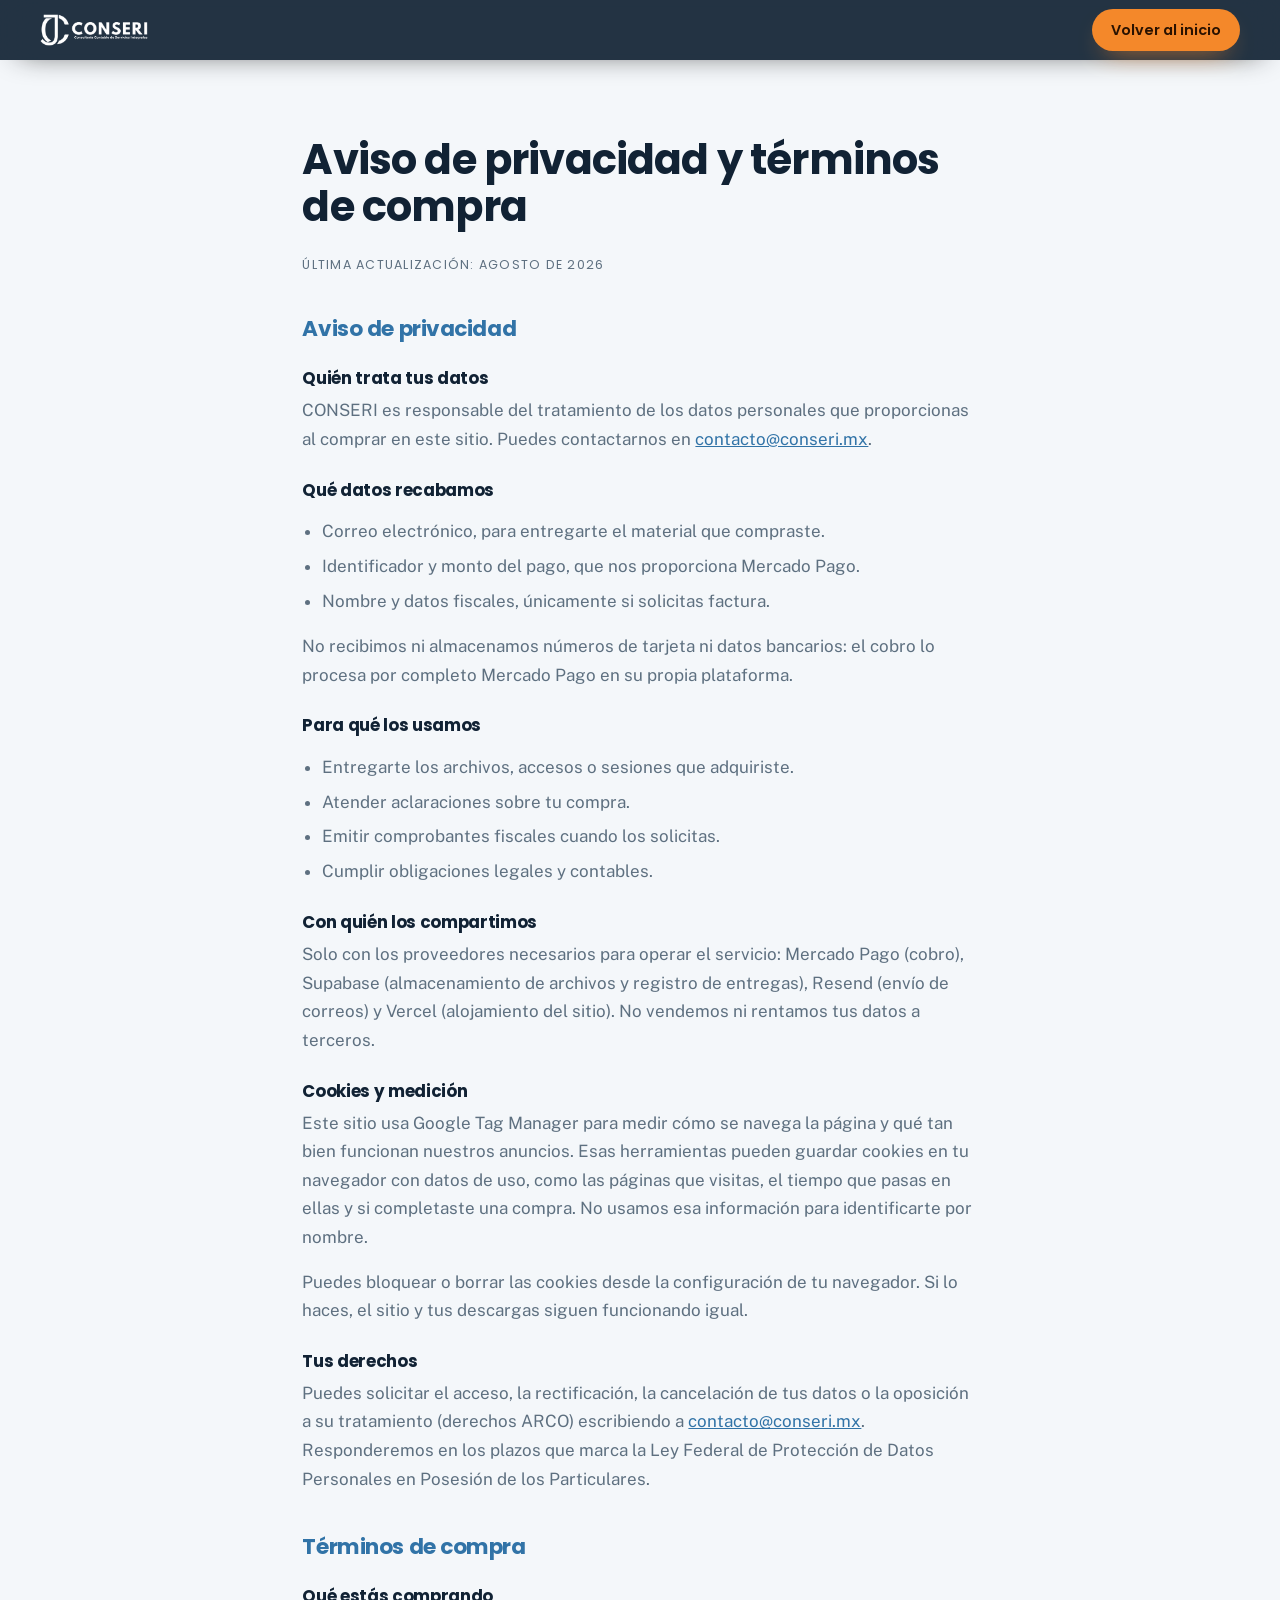
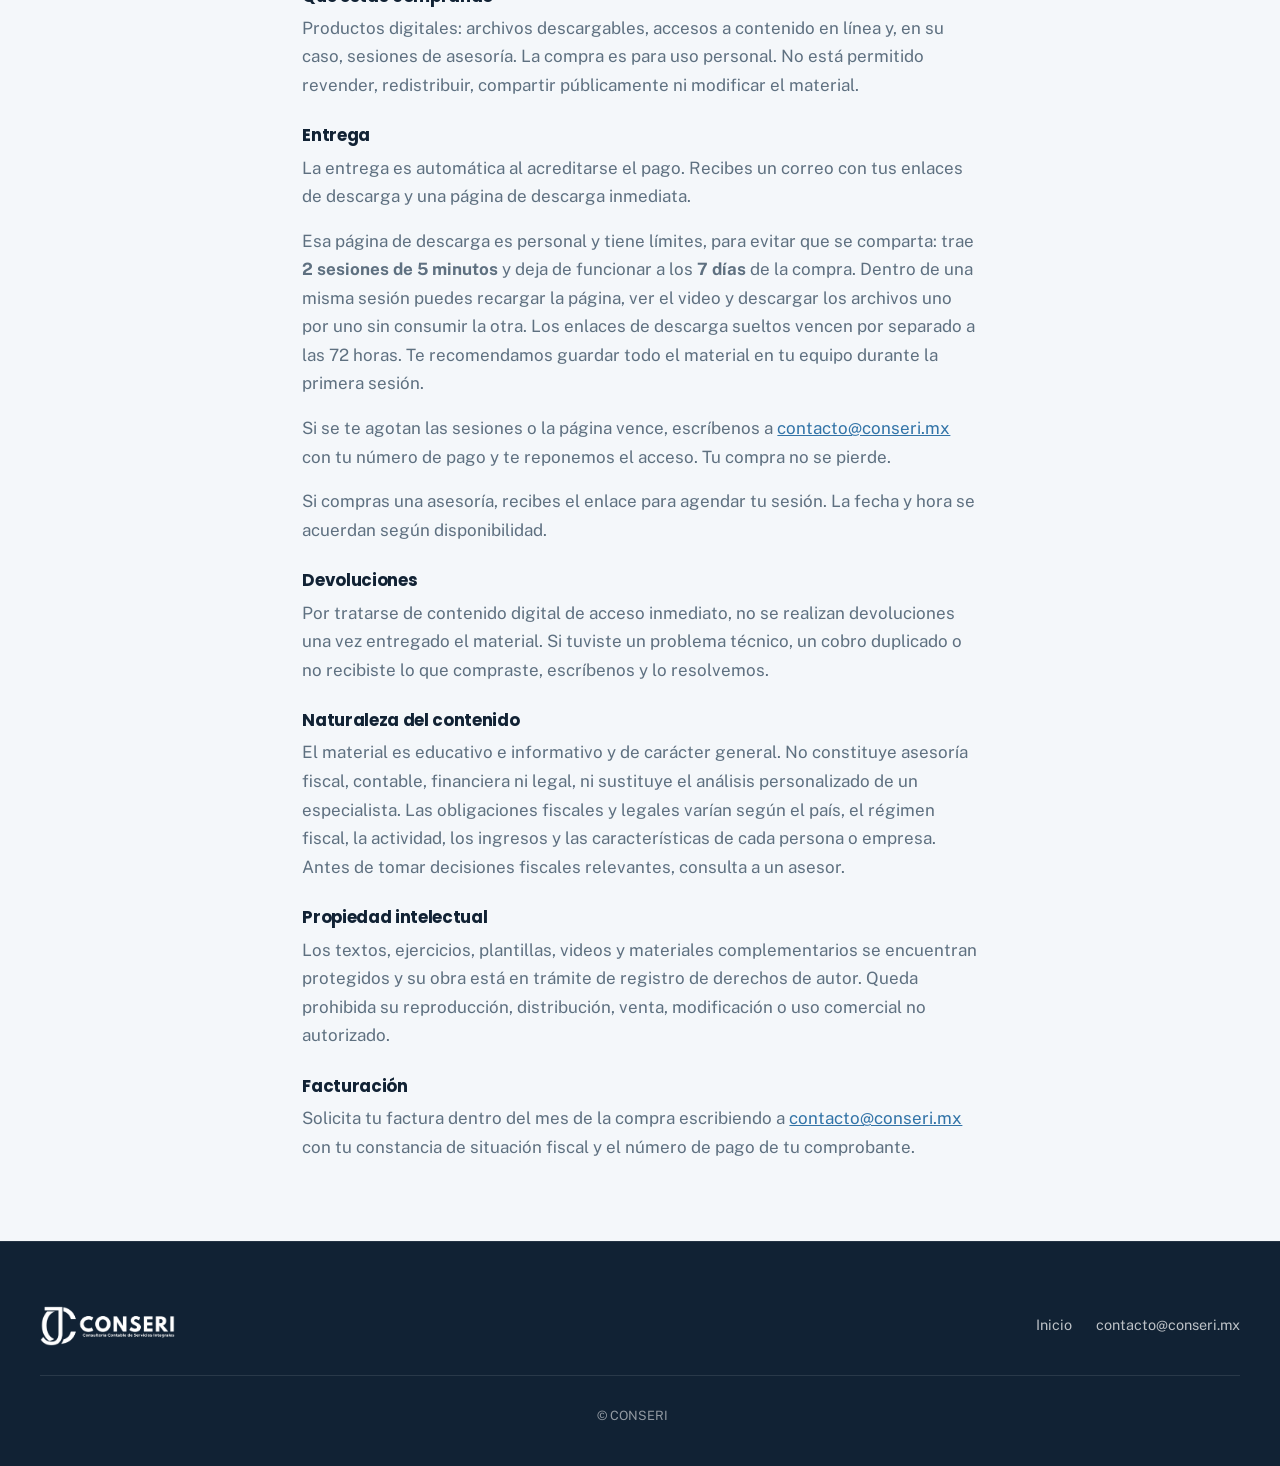
==== commit a8a8e0f7: "Update legal.html" ====
--- a/legal.html
+++ b/legal.html
@@ -16,6 +16,17 @@
 'https://www.googletagmanager.com/gtm.js?id='+i+dl;f.parentNode.insertBefore(j,f);
 })(window,document,'script','dataLayer','GTM-MN6X9CH6');</script>
 <!-- End Google Tag Manager -->
+
+<!-- Google tag (gtag.js) -->
+<script async src="https://www.googletagmanager.com/gtag/js?id=AW-18470481500"></script>
+<script>
+  window.dataLayer = window.dataLayer || [];
+  function gtag(){dataLayer.push(arguments);}
+  gtag('js', new Date());
+
+  gtag('config', 'AW-18470481500');
+</script>
+<!-- End Google tag -->
 
 <meta name="viewport" content="width=device-width, initial-scale=1.0, viewport-fit=cover">
 <title>Aviso de privacidad y términos · CONSERI</title>
@@ -125,9 +136,21 @@
   <h3>Entrega</h3>
   <p>
     La entrega es automática al acreditarse el pago. Recibes un correo con tus
-    enlaces de descarga y una página de descarga inmediata. Los enlaces son
-    temporales por seguridad; si se vencen, puedes volver a generarlos desde el
-    enlace de tu correo o pedirlos por escrito.
+    enlaces de descarga y una página de descarga inmediata.
+  </p>
+  <p>
+    Esa página de descarga es personal y tiene límites, para evitar que se
+    comparta: trae <strong>2 sesiones de 5 minutos</strong> y deja de funcionar
+    a los <strong>7 días</strong> de la compra. Dentro de una misma sesión
+    puedes recargar la página, ver el video y descargar los archivos uno por uno
+    sin consumir la otra. Los enlaces de descarga sueltos vencen por separado a
+    las 72 horas. Te recomendamos guardar todo el material en tu equipo durante
+    la primera sesión.
+  </p>
+  <p>
+    Si se te agotan las sesiones o la página vence, escríbenos a
+    <a href="mailto:contacto@conseri.mx">contacto@conseri.mx</a> con tu número de
+    pago y te reponemos el acceso. Tu compra no se pierde.
   </p>
   <p>
     Si compras una asesoría, recibes el enlace para agendar tu sesión. La fecha
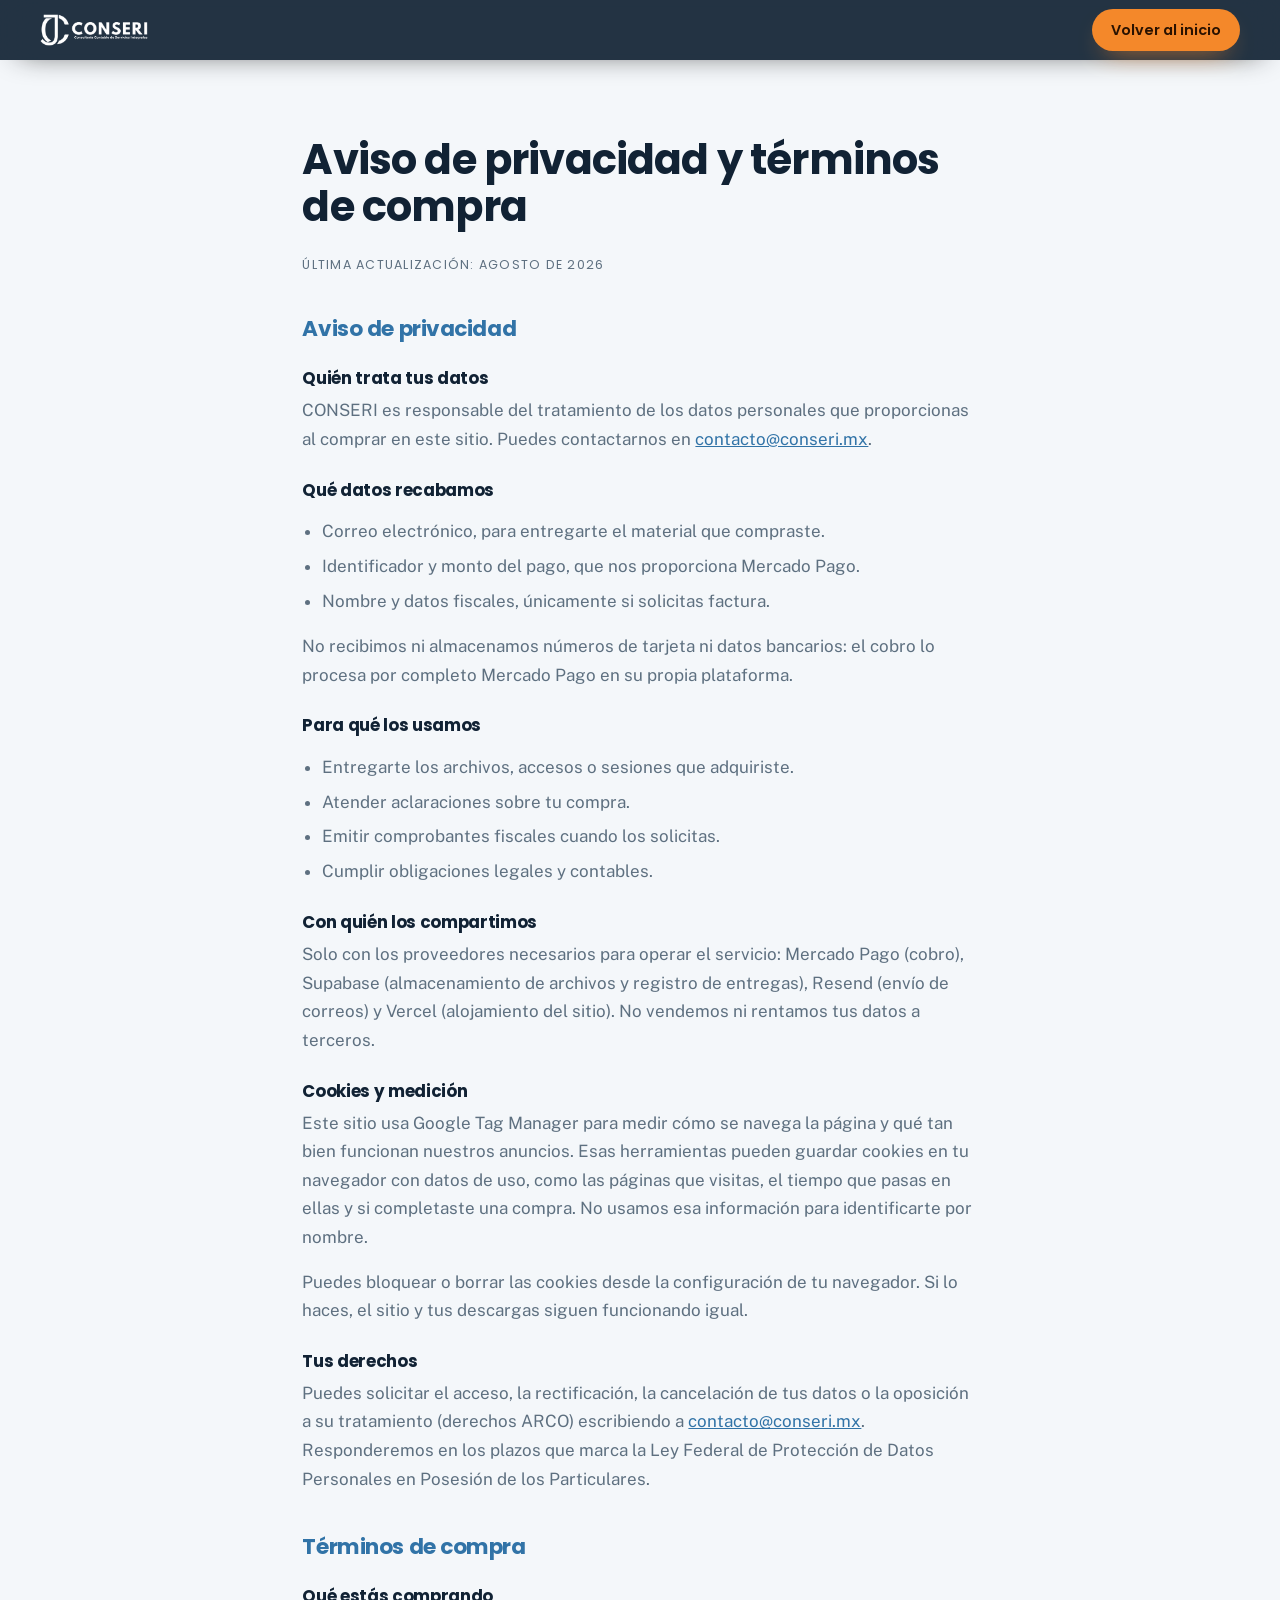
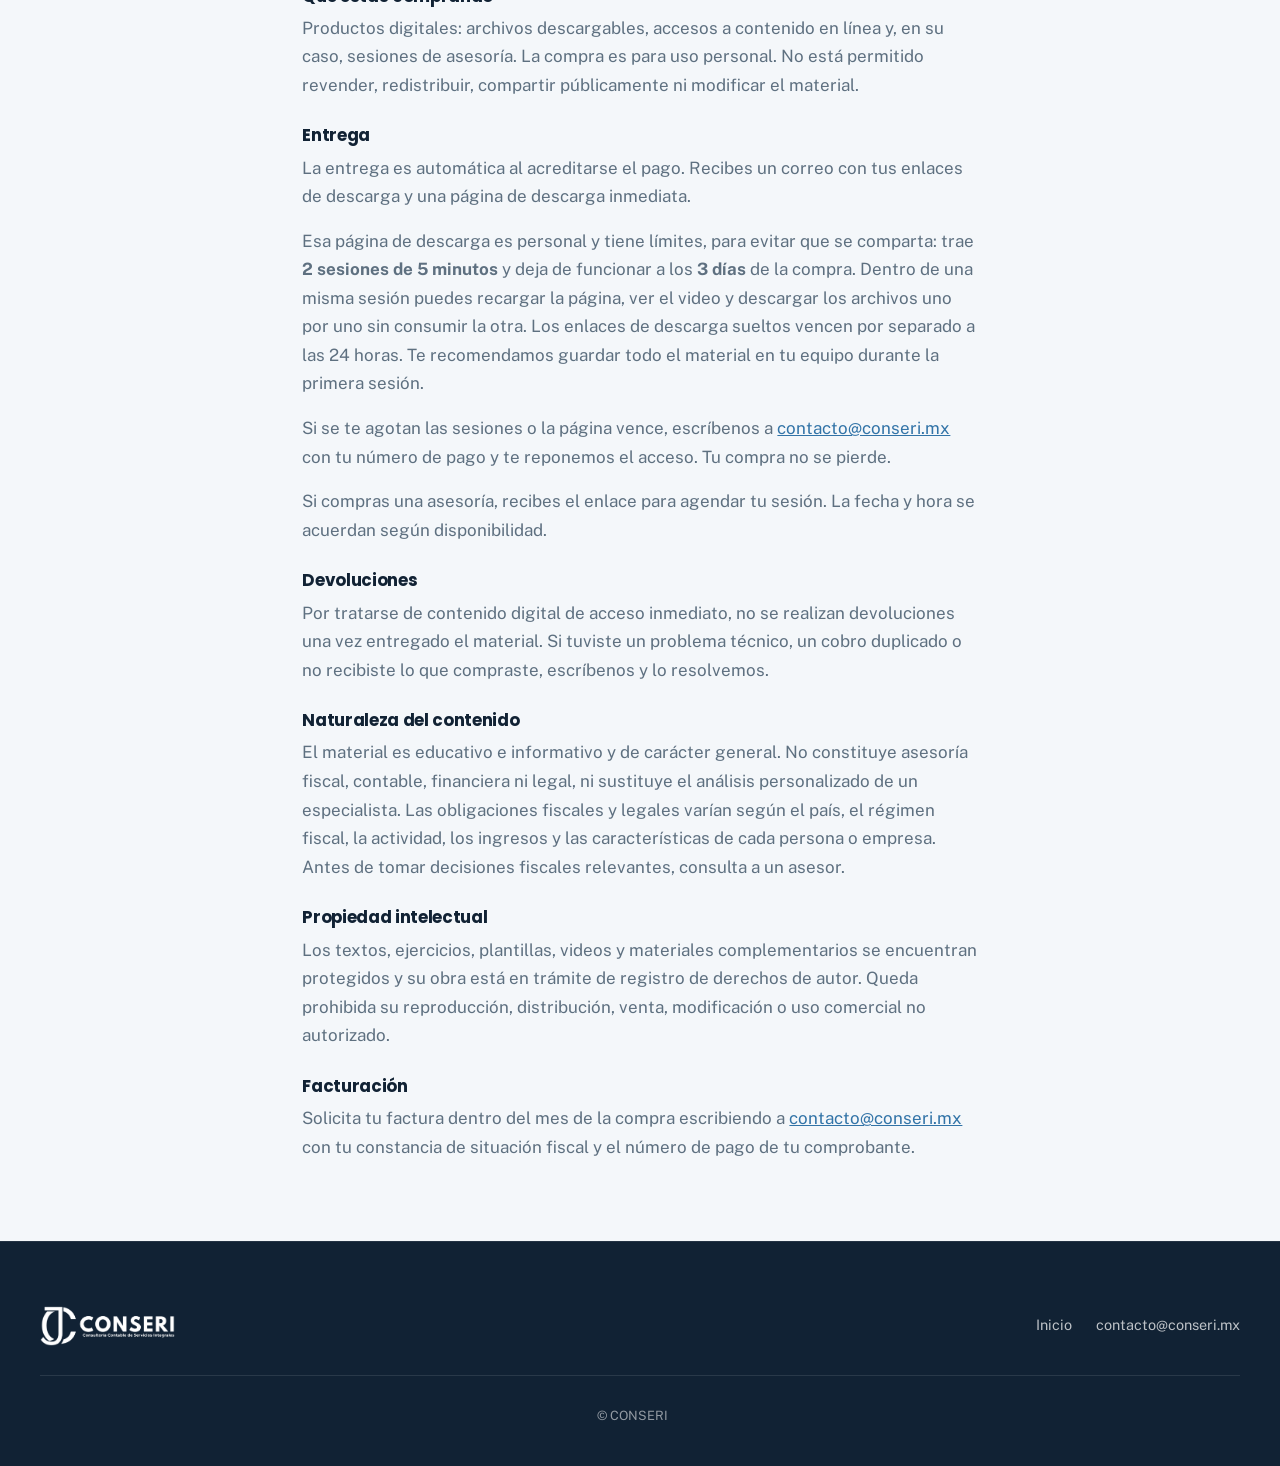
==== commit 058e4e26: "Update legal.html" ====
--- a/legal.html
+++ b/legal.html
@@ -141,10 +141,10 @@
   <p>
     Esa página de descarga es personal y tiene límites, para evitar que se
     comparta: trae <strong>2 sesiones de 5 minutos</strong> y deja de funcionar
-    a los <strong>7 días</strong> de la compra. Dentro de una misma sesión
+    a los <strong>3 días</strong> de la compra. Dentro de una misma sesión
     puedes recargar la página, ver el video y descargar los archivos uno por uno
     sin consumir la otra. Los enlaces de descarga sueltos vencen por separado a
-    las 72 horas. Te recomendamos guardar todo el material en tu equipo durante
+    las 24 horas. Te recomendamos guardar todo el material en tu equipo durante
     la primera sesión.
   </p>
   <p>
--- a/css/styles.css
+++ b/css/styles.css
@@ -1924,3 +1924,41 @@
   .animar{ opacity: 1; transform: none; }
   /* Las barras del desglose las llena js/script.js con su valor real. */
 }
+
+
+/* ============================================================================
+   AVISO DE DESCARGA · septiembre 2026
+   ----------------------------------------------------------------------------
+   Nota entre los pasos de compra y las tarjetas de precio. Naranja suave: tiene
+   que verse, pero no competir con el botón de comprar.
+   ============================================================================ */
+.nota-descarga{
+  max-width: 760px;
+  margin: 0 auto 3rem;
+  padding: 1.6rem 1.8rem;
+  text-align: center;
+  background: rgba(244, 136, 42, .08);
+  border: 1px solid rgba(244, 136, 42, .32);
+  border-radius: var(--radio);
+}
+.nota-descarga__titulo{
+  font-family: var(--display);
+  font-size: 1.05rem;
+  color: var(--navy);
+  margin: 0 0 .6rem;
+}
+.nota-descarga p{
+  margin: 0;
+  color: var(--gris);
+  font-size: .95rem;
+  line-height: 1.6;
+}
+.nota-descarga strong{ color: var(--navy); }
+.nota-descarga__pie{
+  margin-top: .7rem !important;
+  font-size: .88rem !important;
+}
+
+@media (max-width: 640px){
+  .nota-descarga{ padding: 1.3rem 1.2rem; margin-bottom: 2.2rem; }
+}
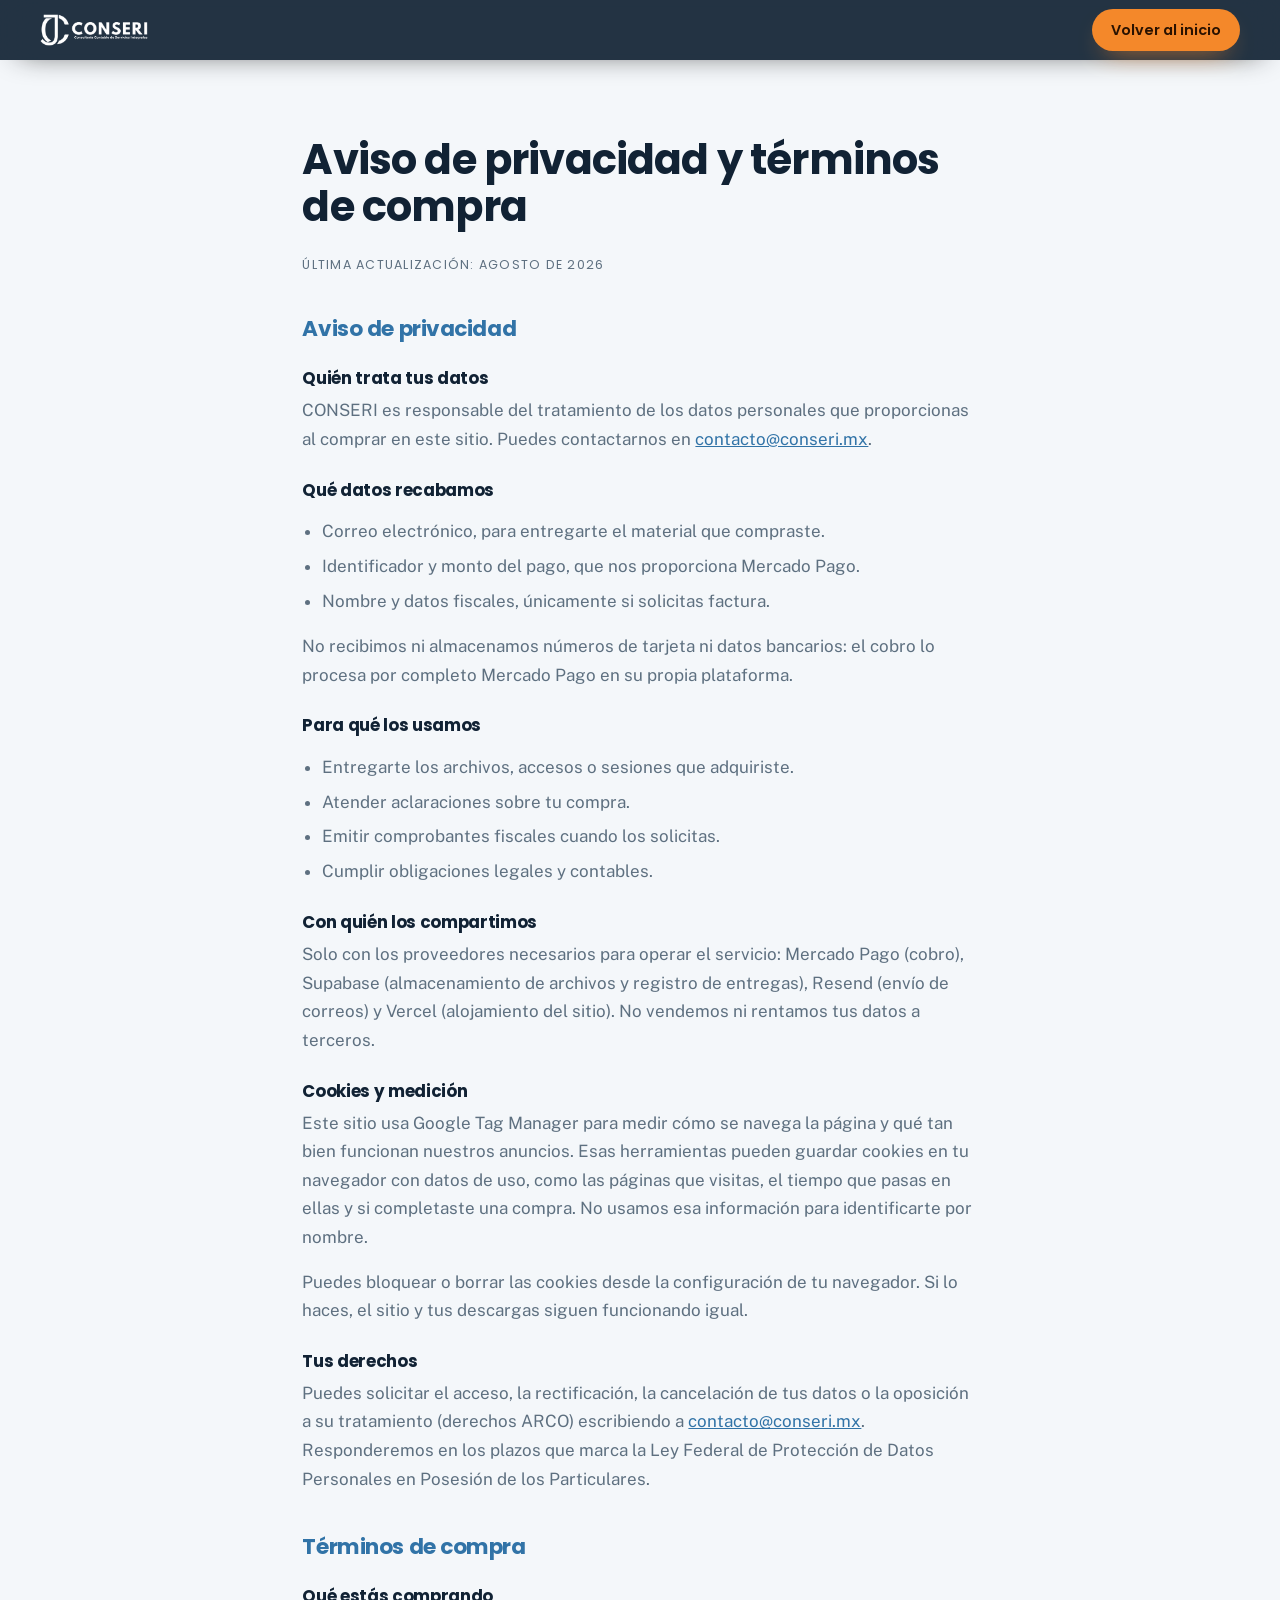
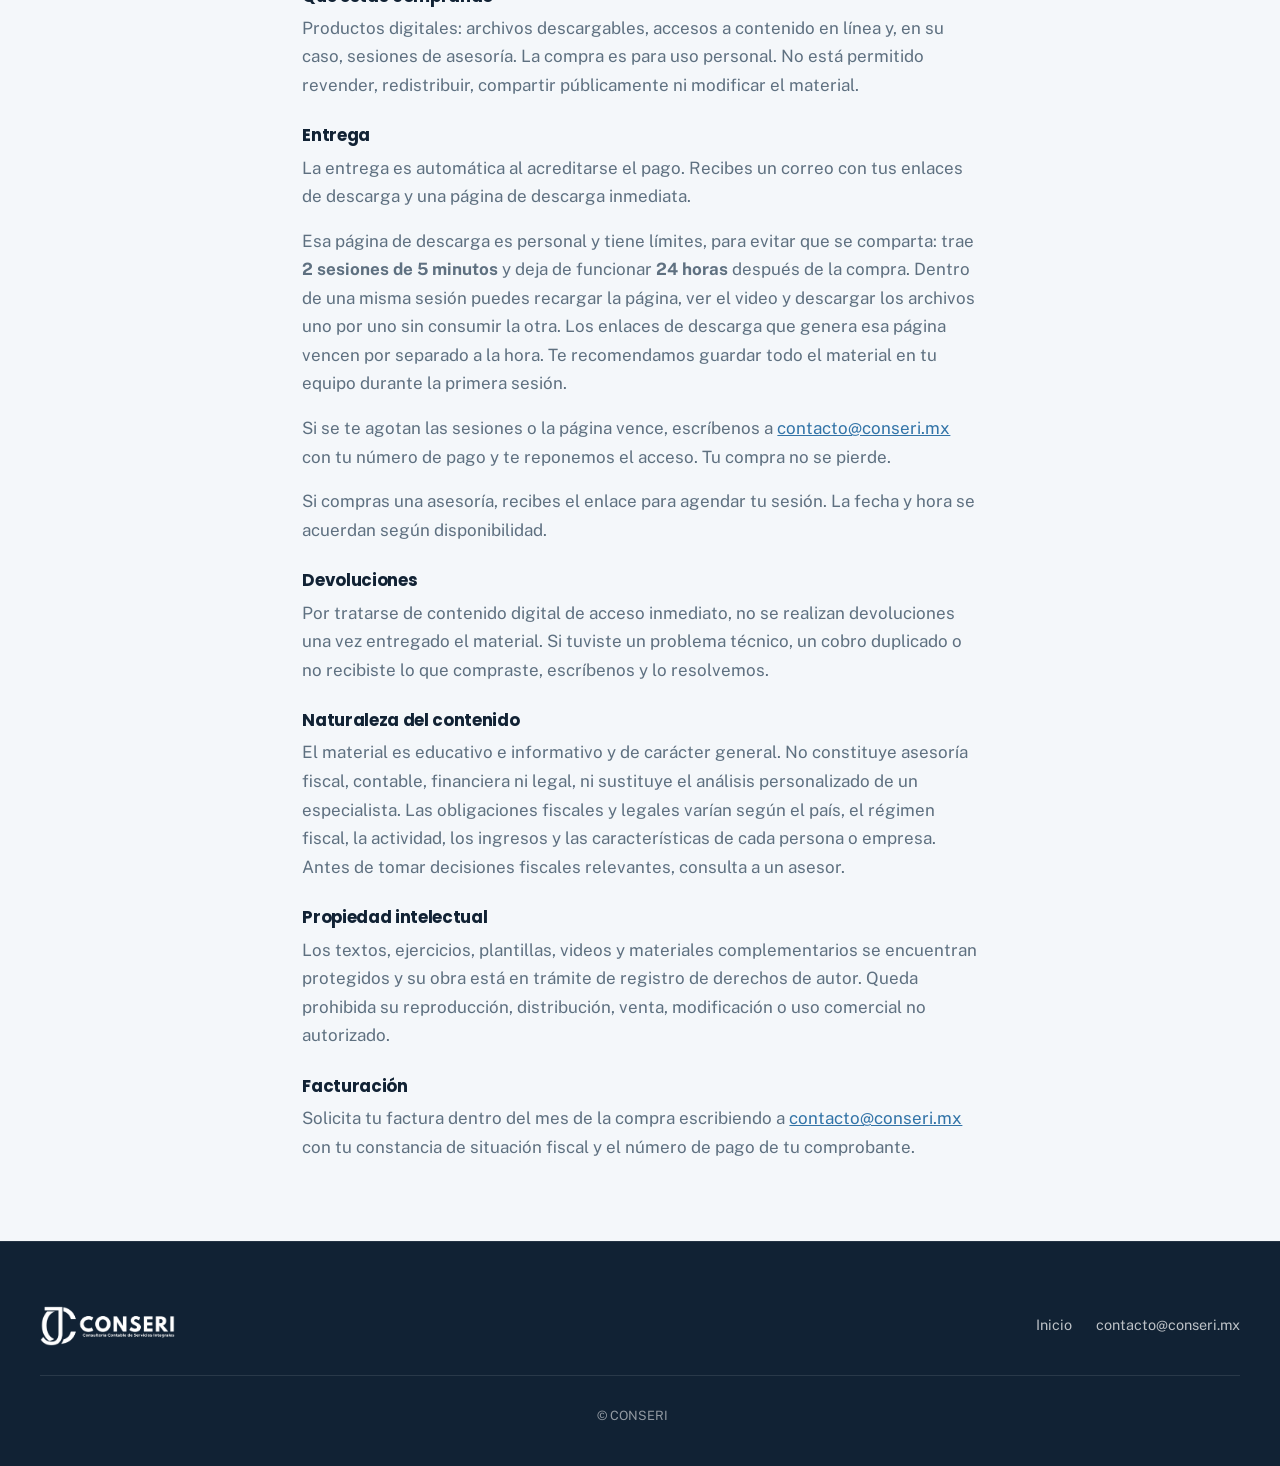
==== commit cc27f768: "Update legal.html" ====
--- a/legal.html
+++ b/legal.html
@@ -141,11 +141,11 @@
   <p>
     Esa página de descarga es personal y tiene límites, para evitar que se
     comparta: trae <strong>2 sesiones de 5 minutos</strong> y deja de funcionar
-    a los <strong>3 días</strong> de la compra. Dentro de una misma sesión
+    <strong>24 horas</strong> después de la compra. Dentro de una misma sesión
     puedes recargar la página, ver el video y descargar los archivos uno por uno
-    sin consumir la otra. Los enlaces de descarga sueltos vencen por separado a
-    las 24 horas. Te recomendamos guardar todo el material en tu equipo durante
-    la primera sesión.
+    sin consumir la otra. Los enlaces de descarga que genera esa página
+    vencen por separado a la hora. Te recomendamos guardar todo el material en
+    tu equipo durante la primera sesión.
   </p>
   <p>
     Si se te agotan las sesiones o la página vence, escríbenos a
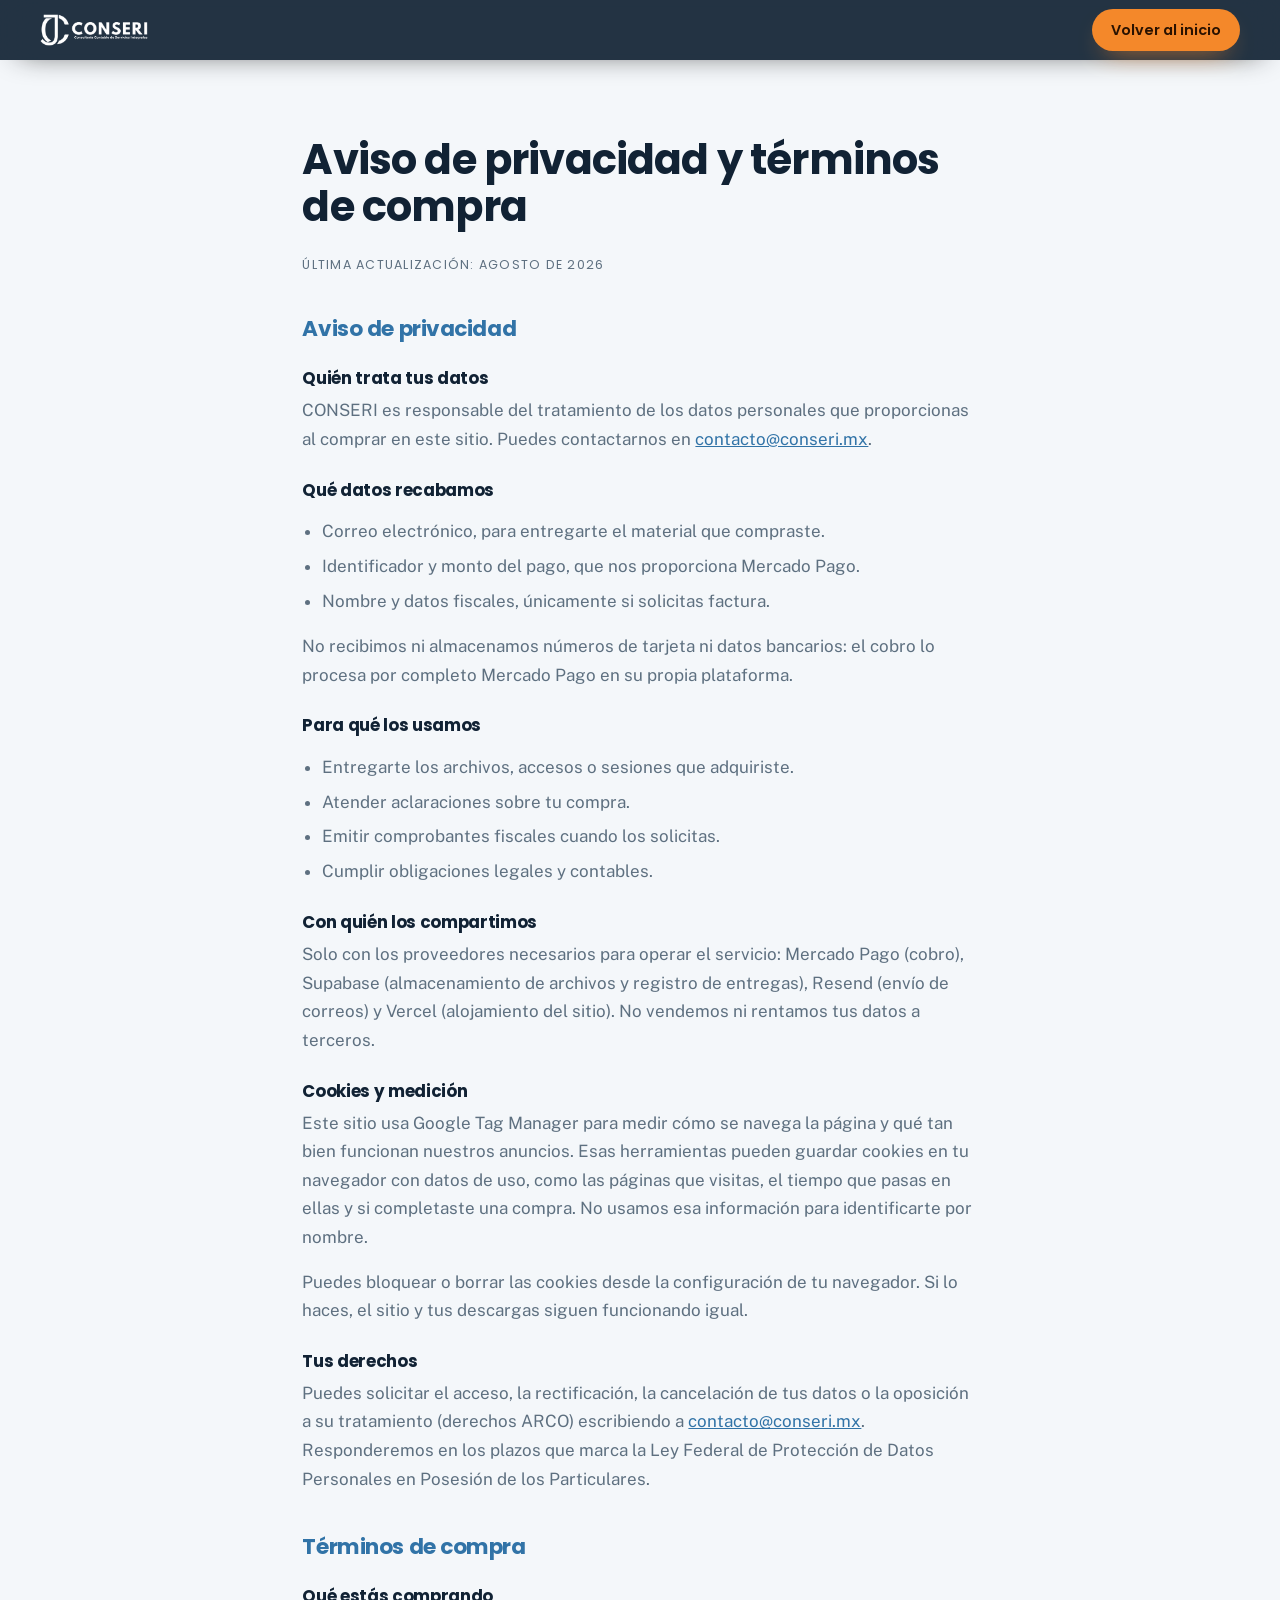
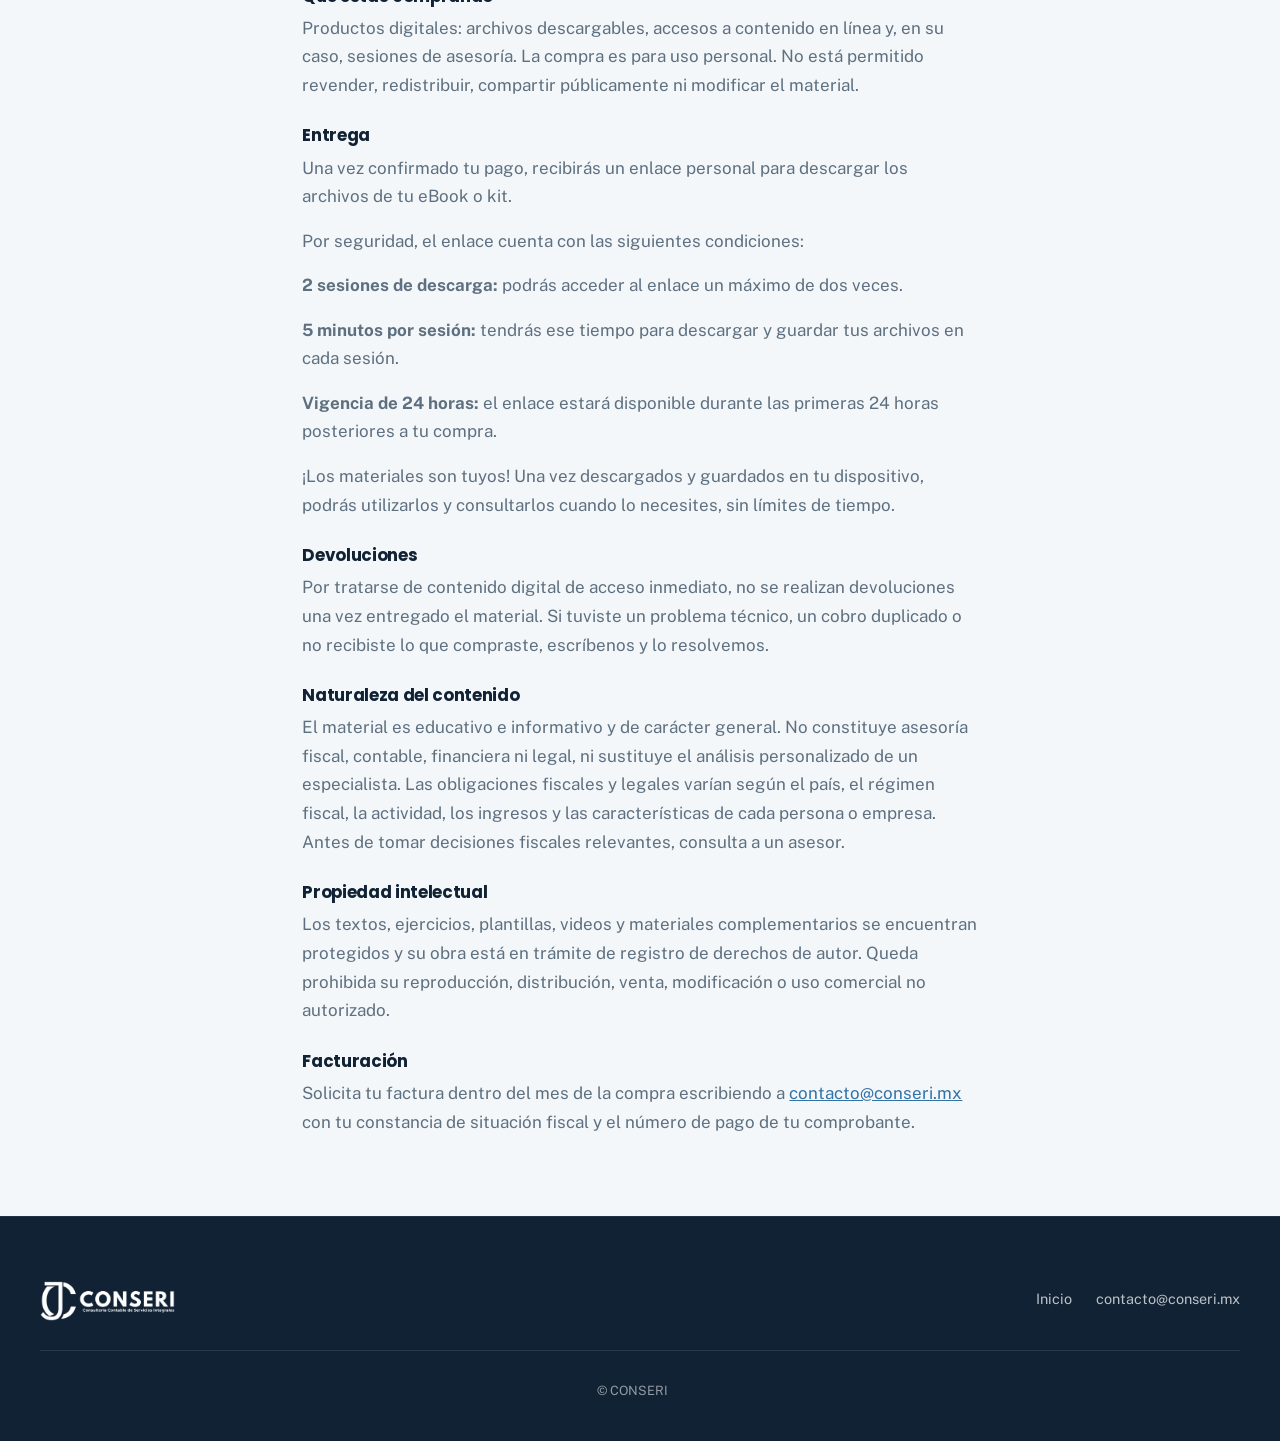
==== commit e01237ed: "Update legal.html" ====
--- a/legal.html
+++ b/legal.html
@@ -135,28 +135,23 @@
 
   <h3>Entrega</h3>
   <p>
-    La entrega es automática al acreditarse el pago. Recibes un correo con tus
-    enlaces de descarga y una página de descarga inmediata.
-  </p>
-  <p>
-    Esa página de descarga es personal y tiene límites, para evitar que se
-    comparta: trae <strong>2 sesiones de 5 minutos</strong> y deja de funcionar
-    <strong>24 horas</strong> después de la compra. Dentro de una misma sesión
-    puedes recargar la página, ver el video y descargar los archivos uno por uno
-    sin consumir la otra. Los enlaces de descarga que genera esa página
-    vencen por separado a la hora. Te recomendamos guardar todo el material en
-    tu equipo durante la primera sesión.
-  </p>
-  <p>
-    Si se te agotan las sesiones o la página vence, escríbenos a
-    <a href="mailto:contacto@conseri.mx">contacto@conseri.mx</a> con tu número de
-    pago y te reponemos el acceso. Tu compra no se pierde.
-  </p>
-  <p>
-    Si compras una asesoría, recibes el enlace para agendar tu sesión. La fecha
-    y hora se acuerdan según disponibilidad.
-  </p>
-
+    Una vez confirmado tu pago, recibirás un enlace personal para descargar los archivos de tu eBook o kit.
+  </p>
+  <p>
+    Por seguridad, el enlace cuenta con las siguientes condiciones:
+  </p>
+  <p>
+   <strong>2 sesiones de descarga:</strong> podrás acceder al enlace un máximo de dos veces.
+  </p>
+  <p>
+    <strong>5 minutos por sesión:</strong> tendrás ese tiempo para descargar y guardar tus archivos en cada sesión.
+  </p>
+  <p>
+    <strong>Vigencia de 24 horas:</strong> el enlace estará disponible durante las primeras 24 horas posteriores a tu compra.
+  </p>
+  <p>
+    ¡Los materiales son tuyos! Una vez descargados y guardados en tu dispositivo, podrás utilizarlos y consultarlos cuando lo necesites, sin límites de tiempo.
+  </p>
   <h3>Devoluciones</h3>
   <p>
     Por tratarse de contenido digital de acceso inmediato, no se realizan
--- a/css/styles.css
+++ b/css/styles.css
@@ -90,7 +90,6 @@
 
 /* Evita que el texto de la portada desborde su columna en pantallas angostas */
 .portada__texto{ min-width: 0; }
-.indice__cuerpo{ min-width: 0; }
 
 /* ============================ BARRA DE PROGRESO ============================ */
 .progreso{
@@ -252,8 +251,7 @@
 }
 @keyframes flotar{
   from{ transform: translate3d(0, 0, 0) scale(1); }
-  to  { transform: translate3d(-3%, 4%, 0) scale(1.12); }
-}
+  to  { transform: translate3d(-3%, 4%, 0) scale(1.12); }}
 
 .portada__lienzo{
   position: absolute;
@@ -298,8 +296,7 @@
 @keyframes pulso{
   0%  { box-shadow: 0 0 0 0 rgba(244, 136, 42, .6); }
   70% { box-shadow: 0 0 0 12px rgba(244, 136, 42, 0); }
-  100%{ box-shadow: 0 0 0 0 rgba(244, 136, 42, 0); }
-}
+  100%{ box-shadow: 0 0 0 0 rgba(244, 136, 42, 0); }}
 
 .titular{
   font-size: clamp(2.2rem, 5vw, 3.7rem);
@@ -371,8 +368,7 @@
 @keyframes bajar{
   0%  { transform: translateY(0);    opacity: 0; }
   35% { opacity: 1; }
-  100%{ transform: translateY(16px); opacity: 0; }
-}
+  100%{ transform: translateY(16px); opacity: 0; }}
 
 /* ============================ LIBRO EN 3D ============================
    Seis caras armadas con transform-style: preserve-3d. Las variables
@@ -400,8 +396,7 @@
 }
 @keyframes levitar{
   0%, 100%{ transform: translateY(var(--desplace)); }
-  50%     { transform: translateY(calc(var(--desplace) - 16px)); }
-}
+  50%     { transform: translateY(calc(var(--desplace) - 16px)); }}
 
 .libro{
   --giro-x: -7deg;
@@ -548,39 +543,7 @@
   0%, 68% { transform: translateX(-200%) rotate(16deg); opacity: 0; }
   72%     { opacity: 1; }
   94%     { opacity: 1; }
-  100%    { transform: translateX(320%) rotate(16deg); opacity: 0; }
-}
-
-.cubierta__marca{ width: 46px; opacity: .95; margin-bottom: .9rem; }
-.cubierta__sello{
-  font-family: var(--display);
-  font-size: .62rem;
-  letter-spacing: .34em;
-  color: var(--naranja);
-  margin: 0 0 auto;
-}
-.cubierta__titulo{
-  font-size: 1.9rem;
-  color: var(--blanco);
-  margin-bottom: .9rem;
-}
-.cubierta__linea{
-  width: 54px; height: 3px;
-  background: var(--naranja);
-  margin-bottom: .9rem;
-}
-.cubierta__bajada{
-  font-size: .84rem;
-  color: rgba(255, 255, 255, .72);
-  margin-bottom: 1.2rem;
-}
-.cubierta__autor{
-  font-family: var(--display);
-  font-size: .68rem;
-  letter-spacing: .04em;
-  color: rgba(255, 255, 255, .5);
-  margin: 0;
-}
+  100%    { transform: translateX(320%) rotate(16deg); opacity: 0; }}
 
 /* Sombra del libro en el piso */
 .escena__sombra{
@@ -593,8 +556,7 @@
 }
 @keyframes sombra{
   0%, 100%{ transform: scale(1);   opacity: .5; }
-  50%     { transform: scale(.86); opacity: .32; }
-}
+  50%     { transform: scale(.86); opacity: .32; }}
 
 /* ============================ CINTA DE SERVICIOS ============================ */
 .cinta{
@@ -619,8 +581,7 @@
 .cinta:hover .cinta__pista{ animation-play-state: paused; }
 @keyframes correr{
   from{ transform: translateX(0); }
-  to  { transform: translateX(-50%); }
-}
+  to  { transform: translateX(-50%); }}
 
 /* ============================ SECCIONES ============================ */
 .seccion{ padding: clamp(4rem, 9vw, 7rem) clamp(1.2rem, 5vw, 2rem); }
@@ -646,31 +607,6 @@
 }
 .seccion__intro{ color: var(--gris); font-size: 1.04rem; margin: 0; }
 
-/* ============================ DESGLOSE DE CARLOS ============================ */
-.desglose{
-  background: var(--blanco);
-  border-radius: var(--radio);
-  padding: clamp(1.4rem, 4vw, 2.4rem);
-  box-shadow: var(--sombra);
-  margin-bottom: 3rem;
-}
-.desglose__fila{
-  display: grid;
-  grid-template-columns: 1fr 2.2fr auto;
-  align-items: center;
-  gap: 1.2rem;
-  padding: .85rem 0;
-  border-bottom: 1px solid var(--azul-humo);
-}
-.desglose__fila:last-child{ border-bottom: 0; }
-.desglose__fila--total .desglose__nombre,
-.desglose__fila--queda .desglose__nombre{
-  font-family: var(--display);
-  font-weight: 600;
-  color: var(--navy);
-}
-.desglose__nombre{ margin: 0; font-size: .95rem; color: var(--gris); }
-
 .desglose__barra{
   height: 12px;
   background: var(--azul-humo);
@@ -685,8 +621,6 @@
   background: var(--azul);
   transition: width 1.1s var(--curva);
 }
-.desglose__barra--resta span{ background: var(--gris); opacity: .55; }
-.desglose__barra--queda span{ background: var(--naranja); }
 
 .desglose__monto{
   margin: 0;
@@ -698,21 +632,6 @@
   text-align: right;
   font-variant-numeric: tabular-nums;
 }
-.desglose__monto--resta{ color: var(--gris); font-weight: 500; font-size: 1rem; }
-.desglose__monto--queda{ color: var(--naranja); font-size: 1.5rem; }
-
-/* ---- Conceptos ---- */
-.conceptos{
-  display: grid;
-  grid-template-columns: repeat(auto-fit, minmax(250px, 1fr));
-  gap: 1.6rem;
-}
-.concepto{
-  border-top: 3px solid var(--naranja);
-  padding-top: 1.1rem;
-}
-.concepto__titulo{ font-size: 1.15rem; color: var(--navy); margin-bottom: .5rem; }
-.concepto p{ margin: 0; color: var(--gris); font-size: .96rem; }
 
 /* ============================ PIEZAS DEL KIT ============================ */
 .piezas{
@@ -758,23 +677,6 @@
   transform: translateZ(10px);
 }
 
-/* ============================ ÍNDICE DEL EBOOK ============================ */
-.indice{ position: relative; padding-left: 2.6rem; }
-.indice__riel{
-  position: absolute;
-  left: 12px; top: 8px; bottom: 8px;
-  width: 2px;
-  background: var(--azul-humo);
-}
-.indice__riel span{
-  position: absolute;
-  top: 0; left: 0;
-  width: 100%;
-  height: 0;
-  background: var(--naranja);
-}
-.indice__lista{ list-style: none; margin: 0; padding: 0; }
-
 .indice__fila{
   position: relative;
   display: grid;
@@ -798,46 +700,6 @@
 }
 .indice__fila:hover{ background: var(--blanco); transform: translateX(6px); }
 .indice__fila:hover::before{ border-color: var(--naranja); background: var(--naranja); }
-
-.indice__num{
-  font-family: var(--display);
-  font-size: 1.7rem;
-  font-weight: 700;
-  color: var(--azul-humo);
-  line-height: 1;
-  transition: color .3s ease;
-}
-.indice__fila:hover .indice__num{ color: var(--naranja); }
-.indice__titulo{ font-size: 1.14rem; color: var(--navy); margin-bottom: .35rem; }
-.indice__texto{ margin: 0; color: var(--gris); font-size: .96rem; }
-
-/* ---- Checklist ---- */
-.checklist{
-  margin-top: 3rem;
-  background: var(--navy);
-  color: rgba(255, 255, 255, .75);
-  border-radius: var(--radio);
-  padding: clamp(1.6rem, 4vw, 2.6rem);
-}
-.checklist__titulo{ font-size: 1.35rem; color: var(--blanco); margin-bottom: .6rem; }
-.checklist__intro{ color: rgba(255, 255, 255, .65); }
-.checklist__lista{
-  display: grid;
-  grid-template-columns: repeat(auto-fit, minmax(210px, 1fr));
-  gap: .55rem 1.6rem;
-  list-style: none;
-  margin: 1.2rem 0 0;
-  padding: 0;
-  font-size: .94rem;
-}
-.checklist__lista li{ display: flex; align-items: center; gap: .6rem; }
-.checklist__lista li::before{
-  content: "";
-  flex: none;
-  width: 15px; height: 15px;
-  border: 2px solid var(--naranja);
-  border-radius: 4px;
-}
 
 /* ============================ RUTA DE 7 DÍAS ============================ */
 .ruta{
@@ -938,8 +800,7 @@
 
 @keyframes insignia{
   0%, 100%{ box-shadow: 0 0 0 0 rgba(49, 115, 167, .45); }
-  55%     { box-shadow: 0 0 0 10px rgba(49, 115, 167, 0); }
-}
+  55%     { box-shadow: 0 0 0 10px rgba(49, 115, 167, 0); }}
 
 /* Los renglones de la lista entran escalonados cuando la tarjeta aparece.
    El retraso lo pone js/script.js con --paso. */
@@ -1019,6 +880,8 @@
 .producto:hover .producto__tipo{ letter-spacing: .2em; color: var(--naranja); }
 .producto__descripcion{ color: var(--gris); font-size: .95rem; }
 .producto__lista{ list-style: none; margin: 0 0 1.6rem; padding: 0; font-size: .93rem; }
+/* Empuja el boton al fondo para que los tres queden a la misma altura */
+.producto .boton--bloque{ margin-top: auto; }
 .producto__lista li{
   display: flex;
   align-items: flex-start;
@@ -1109,7 +972,7 @@
   height: 100%;
   animation: girar 26s linear infinite;
 }
-@keyframes girar{ to{ transform: rotate(360deg); } }
+@keyframes girar{ to{ transform: rotate(360deg); }}
 .sello__texto{
   font-family: var(--display);
   font-size: 12.5px;
@@ -1245,35 +1108,14 @@
 }
 @keyframes recorrer{
   from{ background-position: 0% 50%; }
-  to  { background-position: 100% 50%; }
-}
+  to  { background-position: 100% 50%; }}
 
 /* Los puntos de las listas de producto laten al pasar el cursor */
 .producto:hover .producto__lista li::before{
   animation: latido-punto .6s var(--curva);
 }
 @keyframes latido-punto{
-  50%{ transform: scale(1.9); }
-}
-
-/* La linea naranja de los conceptos crece al entrar en pantalla */
-.concepto{
-  position: relative;
-  border-top: 0;
-  padding-top: 1.3rem;
-}
-.concepto::before{
-  content: "";
-  position: absolute;
-  top: 0; left: 0;
-  height: 3px;
-  width: 100%;
-  background: var(--naranja);
-  transform: scaleX(0);
-  transform-origin: left;
-  transition: transform .8s var(--curva) .2s;
-}
-.concepto.visible::before{ transform: scaleX(1); }
+  50%{ transform: scale(1.9); }}
 
 /* Las fichas de la ruta de 7 dias se levantan y encienden su borde */
 .dia{ position: relative; overflow: hidden; }
@@ -1288,29 +1130,17 @@
 }
 .dia:hover::after{ opacity: 1; }
 
-/* Las filas del indice encienden su numero y su punto */
-.indice__num{ transition: color .3s ease, transform .3s var(--curva); }
-.indice__fila:hover .indice__num{ transform: scale(1.12); }
-
-/* Los items del checklist se palomean al pasar el cursor */
-.checklist__lista li{ transition: color .25s ease; }
-.checklist__lista li:hover{ color: var(--blanco); }
-.checklist__lista li::before{ transition: background .25s ease, transform .25s var(--curva); }
-.checklist__lista li:hover::before{ background: var(--naranja); transform: rotate(-8deg); }
-
 /* El monograma del cierre respira */
 .cierre__marca{ animation: respirar 5s ease-in-out infinite; }
 @keyframes respirar{
   0%, 100%{ transform: translateY(0) scale(1); }
-  50%     { transform: translateY(-8px) scale(1.03); }
-}
+  50%     { transform: translateY(-8px) scale(1.03); }}
 
 /* Las dudas abren con un desliz en vez de aparecer de golpe */
 .duda[open] p{ animation: desplegar .4s var(--curva); }
 @keyframes desplegar{
   from{ opacity: 0; transform: translateY(-6px); }
-  to  { opacity: 1; transform: none; }
-}
+  to  { opacity: 1; transform: none; }}
 
 /* El logo del encabezado reacciona al cursor */
 .barra__marca{ transition: transform .3s var(--curva); }
@@ -1465,67 +1295,11 @@
 }
 .perfiles__nota{ margin-top: 2rem; color: var(--gris); font-size: .95rem; }
 
-/* ---- Lo que vas a lograr ---- */
-.logros{
-  list-style: none;
-  margin: 0 auto 4rem;
-  padding: 0;
-  display: grid;
-  grid-template-columns: repeat(auto-fit, minmax(280px, 1fr));
-  gap: 2rem 2.4rem;
-}
-.logro{
-  border-left: 2px solid var(--naranja);
-  padding-left: 1.2rem;
-}
-.logro__titulo{ font-size: 1.12rem; color: var(--blanco); margin-bottom: .4rem; }
-.logro p{ margin: 0; color: rgba(255, 255, 255, .66); font-size: .95rem; }
-
 .subtitulo-seccion{ font-size: 1.25rem; color: var(--navy); margin-bottom: 1.6rem; }
 .seccion--navy .subtitulo-seccion{ color: var(--blanco); }
 
 .kit__nota{ margin-top: 2rem; color: rgba(255, 255, 255, .66); font-size: .95rem; }
 .kit__nota a{ color: var(--naranja-claro); }
-
-/* ---- Así se ve por dentro ---- */
-.muestras{ display: grid; gap: 2.6rem; }
-.muestra{
-  margin: 0;
-  display: grid;
-  grid-template-columns: minmax(200px, .85fr) 2.4fr;
-  gap: 2rem;
-  align-items: center;
-}
-.muestra__titulo{ font-size: 1.15rem; color: var(--navy); margin-bottom: .4rem; }
-.muestra__texto p{ margin: 0; color: var(--gris); font-size: .95rem; }
-.muestra__marco{
-  position: relative;
-  background: var(--blanco);
-  border: 1px solid var(--azul-humo);
-  border-radius: 12px;
-  overflow: auto;
-  box-shadow: var(--sombra);
-  -webkit-overflow-scrolling: touch;
-}
-.muestra__marco img{ display: block; width: 100%; height: auto; }
-.muestra__marco--video{ overflow: hidden; }
-.muestra__sello{
-  position: absolute;
-  right: 1rem; bottom: 1rem;
-  padding: .45rem .9rem;
-  border-radius: 999px;
-  background: var(--navy);
-  color: var(--blanco);
-  font-family: var(--display);
-  font-size: .72rem;
-  font-weight: 600;
-  letter-spacing: .1em;
-  text-transform: uppercase;
-}
-.muestras__pista{ display: none; }
-
-/* ---- Cierre del índice (sustituye al bloque del checklist) ---- */
-.indice__cierre{ margin-top: 2rem; color: var(--gris); font-size: .95rem; }
 
 /* ---- Cómo funciona la compra ---- */
 .pasos{
@@ -1564,9 +1338,8 @@
 @media (min-width: 981px){
   /* La tarjeta del kit es más ancha y más alta; las otras dos quedan centradas
      a su lado, así se lee como la opción recomendada sin decirlo a gritos. */
-  .catalogo{ grid-template-columns: 1fr 1.12fr 1fr; align-items: center; }
-  .producto--destacado{ padding-top: 3.2rem; padding-bottom: 3.2rem; }
-}
+  .catalogo{ grid-template-columns: 1fr 1.12fr 1fr; align-items: stretch; }
+  .producto--destacado{ padding-top: 3.2rem; padding-bottom: 3.2rem; }}
 
 /* Botón de la asesoría: alternativa, no acción principal */
 .boton--secundario{
@@ -1624,8 +1397,7 @@
 @keyframes pop{
   0%  { transform: scale(.4); opacity: 0; }
   70% { transform: scale(1.15); opacity: 1; }
-  100%{ transform: scale(1); }
-}
+  100%{ transform: scale(1); }}
 
 /* ---- Secciones navy: halos de luz que se mueven lento, como la portada ----
    isolation crea un contexto propio, así los halos (z-index: -1) quedan
@@ -1690,28 +1462,6 @@
   40% { text-shadow: 0 0 22px rgba(244, 136, 42, .55); transform: scale(1.12); }
   100%{ text-shadow: 0 0 0 rgba(244, 136, 42, 0); transform: scale(1); }
 }
-.desglose__monto--queda{ display: inline-block; transform-origin: right center; }
-.desglose__fila--queda.resaltado .desglose__monto--queda{ animation: resaltar 1.3s var(--curva); }
-.desglose__fila--queda.resaltado .desglose__barra--queda span{
-  box-shadow: 0 0 16px rgba(244, 136, 42, .6);
-  transition: box-shadow .6s ease;
-}
-
-/* ---- Lo que vas a lograr: la línea naranja se dibuja de arriba abajo ---- */
-.logro{ position: relative; border-left: 0; }
-.logro::before{
-  content: "";
-  position: absolute;
-  left: 0; top: 0; bottom: 0;
-  width: 2px;
-  background: linear-gradient(var(--naranja), rgba(244, 136, 42, .15));
-  transform: scaleY(0);
-  transform-origin: top;
-  transition: transform .9s var(--curva) .25s;
-}
-.logro.visible::before{ transform: scaleY(1); }
-.logro__titulo{ transition: color .3s ease; }
-.logro:hover .logro__titulo{ color: var(--naranja-claro); }
 
 /* ---- Con qué lo haces: luz que sigue al cursor dentro de cada tarjeta ---- */
 .pieza{ position: relative; --px: 50%; --py: 0%; }
@@ -1731,38 +1481,11 @@
   background: rgba(244, 136, 42, .26);
   box-shadow: 0 0 24px -4px rgba(244, 136, 42, .6);
 }
-
-/* ---- Así se ve por dentro: cada captura dentro de una "ventana" ----
-   La barra de arriba con tres puntos va pintada como fondo, así no se
-   desplaza cuando en celular se recorre la captura de lado. */
-.muestra__marco{
-  padding-top: 30px;
-  background:
-    radial-gradient(circle at 18px 15px, var(--naranja) 4px, transparent 4.6px),
-    radial-gradient(circle at 33px 15px, var(--azul-claro) 4px, transparent 4.6px),
-    radial-gradient(circle at 48px 15px, var(--azul-humo) 4px, transparent 4.6px),
-    linear-gradient(var(--azul-humo), var(--azul-humo)) 0 30px / 100% 1px no-repeat,
-    linear-gradient(#F1F5F9, #F1F5F9) 0 0 / 100% 30px no-repeat,
-    var(--blanco);
-  transition: transform .45s var(--curva), box-shadow .45s var(--curva), opacity .8s var(--curva);
-}
-/* Entran desde la derecha, un poco después que su texto */
-.muestra.animar .muestra__marco{ opacity: 0; transform: translateX(34px); }
-.muestra.visible .muestra__marco{ opacity: 1; transform: none; transition-delay: .15s; }
-@media (hover: hover){
-  .muestra.visible:hover .muestra__marco{
-    transform: translateY(-6px);
-    box-shadow: 0 34px 70px -32px rgba(17, 34, 52, .55);
-    transition-delay: 0s;
-  }
-}
-.muestra__titulo{ transition: color .3s ease; }
-.muestra:hover .muestra__titulo{ color: var(--azul); }
+@media (hover: hover){}
 
 /* ---- Índice: cada capítulo se enciende cuando la línea naranja lo alcanza ----
    js/script.js pone .pasado a las filas que ya quedaron arriba. */
 .indice__fila::before{ transition: border-color .3s ease, background .3s ease, box-shadow .3s ease; }
-.indice__fila.pasado .indice__num{ color: var(--naranja); }
 .indice__fila.pasado::before{
   border-color: var(--naranja);
   background: var(--naranja);
@@ -1783,8 +1506,7 @@
     border-top: 2px dashed var(--azul-humo);
     z-index: 0;
   }
-  .paso{ position: relative; z-index: 1; }
-}
+  .paso{ position: relative; z-index: 1; }}
 .pasos.visible .paso__num{ animation: pop .5s var(--curva) both; }
 .pasos.visible .paso:nth-child(2) .paso__num{ animation-delay: .15s; }
 .pasos.visible .paso:nth-child(3) .paso__num{ animation-delay: .3s; }
@@ -1801,7 +1523,7 @@
   box-shadow: 0 30px 70px -34px rgba(49, 115, 167, .6);
   animation: borde-giro 7s linear infinite;
 }
-@keyframes borde-giro{ to{ --giro: 360deg; } }
+@keyframes borde-giro{ to{ --giro: 360deg; }}
 
 /* ---- Dudas: la pregunta abierta lleva su marca naranja ---- */
 .duda summary{ transition: color .25s ease; }
@@ -1838,8 +1560,7 @@
 
   /* El kit aparece primero en celular y tableta */
   .producto--destacado{ order: -1; }
-  .pasos{ grid-template-columns: 1fr; }
-}
+  .pasos{ grid-template-columns: 1fr; }}
 
 @media (max-width: 780px){
   /* Barra fija de compra. js/script.js le pone .barra-compra--visible solo
@@ -1885,34 +1606,17 @@
 
   /* En celular la barra de abajo ya lleva el boton de compra: el del
      encabezado sobraria. */
-  .barra > .boton{ display: none; }
-
-  /* Capturas: legibles en celular deslizando de lado */
-  .muestra{ grid-template-columns: 1fr; gap: 1rem; }
-  .muestra__marco img{ min-width: 640px; }
-  .muestra__marco--video img{ min-width: 0; }
-  .muestras__pista{
-    display: block;
-    margin-top: -1.6rem;
-    margin-bottom: 1.6rem;
-    font-size: .82rem;
-    color: var(--gris);
-  }
-}
+  .barra > .boton{ display: none; }}
 
 @media (max-width: 620px){
   body{ font-size: 16px; }
   .portada{ padding-top: 6rem; }
   .titular{ font-size: clamp(1.9rem, 8vw, 2.4rem); }
-  .desglose__fila{ grid-template-columns: 1fr auto; }
   .desglose__barra{ grid-column: 1 / -1; order: 3; }
-  .desglose__nombre{ font-size: .88rem; }
-  .indice{ padding-left: 1.9rem; }
   .indice__fila{ grid-template-columns: 48px 1fr; padding: 1.2rem .6rem; }
   .indice__fila::before{ left: -1.9rem; }
   .producto{ padding: 1.6rem 1.3rem; }
-  .portada__bajar{ display: none; }
-}
+  .portada__bajar{ display: none; }}
 
 /* ============================ ACCESIBILIDAD ============================ */
 @media (prefers-reduced-motion: reduce){
@@ -1922,7 +1626,6 @@
   }
   html{ scroll-behavior: auto; }
   .animar{ opacity: 1; transform: none; }
-  /* Las barras del desglose las llena js/script.js con su valor real. */
 }
 
 
@@ -1960,5 +1663,610 @@
 }
 
 @media (max-width: 640px){
-  .nota-descarga{ padding: 1.3rem 1.2rem; margin-bottom: 2.2rem; }
-}
+  .nota-descarga{ padding: 1.3rem 1.2rem; margin-bottom: 2.2rem; }}
+
+/* ============================================================================
+   REDISEÑO DE OCTUBRE 2026
+   ----------------------------------------------------------------------------
+   Piezas nuevas: los tres beneficios con su mini hoja de calculo, el caso de
+   Carlos en dos columnas, la rejilla de plantillas, el minicurso y el acordeon
+   de capitulos del ebook.
+
+   Todo reusa las variables de arriba (--navy, --azul, --naranja, --radio...),
+   asi que un cambio de marca se sigue haciendo en un solo lugar.
+   ============================================================================ */
+
+/* ---------------------------------------------------------------------------
+   1. LOS TRES BENEFICIOS
+   --------------------------------------------------------------------------- */
+.beneficios{
+  display: grid;
+  grid-template-columns: repeat(3, 1fr);
+  gap: 1.4rem;
+  margin-bottom: 3rem;
+}
+
+.beneficio{
+  display: flex;
+  flex-direction: column;
+  background: var(--blanco);
+  border: 1px solid var(--azul-humo);
+  border-radius: var(--radio);
+  padding: 1.6rem 1.5rem 1.2rem;
+  transition: box-shadow .35s var(--curva), transform .35s var(--curva),
+              border-color .3s ease;
+}
+@media (hover: hover){
+  .beneficio:hover{
+    transform: translateY(-4px);
+    border-color: var(--azul-claro);
+    box-shadow: var(--sombra);
+  }
+}
+
+.beneficio__alto{
+  display: grid;
+  grid-template-columns: auto 1fr;
+  gap: 1rem;
+  align-items: start;
+  margin-bottom: .9rem;
+}
+.beneficio__icono{
+  flex: none;
+  width: 46px; height: 46px;
+  display: grid;
+  place-items: center;
+  border-radius: 12px;
+  background: rgba(49, 115, 167, .10);
+  color: var(--azul);
+}
+.beneficio__icono svg{ width: 22px; height: 22px; }
+
+.beneficio__num{
+  display: inline-block;
+  font-family: var(--display);
+  font-size: .68rem;
+  font-weight: 700;
+  letter-spacing: .1em;
+  color: var(--azul);
+  background: rgba(49, 115, 167, .10);
+  border-radius: 999px;
+  padding: .15rem .55rem;
+  margin: 0 0 .45rem;
+}
+.beneficio__titulo{
+  font-family: var(--display);
+  font-size: 1.02rem;
+  font-weight: 700;
+  line-height: 1.35;
+  color: var(--navy);
+  margin: 0;
+}
+.beneficio__texto{
+  color: var(--gris);
+  font-size: .92rem;
+  line-height: 1.6;
+  margin: 0 0 1.2rem;
+}
+
+/* ---- La mini hoja de calculo ----
+   Los numeros de renglon de la izquierda los pone un contador del CSS, para
+   que se sienta Excel sin meter una celda falsa en cada fila. */
+.hojita{
+  width: 100%;
+  border-collapse: collapse;
+  font-size: .82rem;
+  border: 1px solid var(--azul-humo);
+  border-radius: 10px;
+  overflow: hidden;
+  margin-bottom: 1.1rem;
+  counter-reset: renglon;
+}
+.hojita__titulo{
+  caption-side: top;
+  background: var(--navy);
+  color: var(--blanco);
+  font-family: var(--display);
+  font-weight: 600;
+  font-size: .78rem;
+  letter-spacing: .04em;
+  text-transform: uppercase;
+  padding: .55rem .6rem;
+  text-align: center;
+}
+.hojita thead th{
+  background: var(--hueso);
+  color: var(--navy);
+  font-family: var(--display);
+  font-size: .76rem;
+  font-weight: 600;
+  padding: .4rem .6rem;
+  border-bottom: 1px solid var(--azul-humo);
+}
+.hojita thead th:last-child{ text-align: right; }
+.hojita tbody tr{ counter-increment: renglon; }
+.hojita th[scope="row"]{
+  position: relative;
+  text-align: left;
+  font-weight: 400;
+  color: var(--gris);
+  padding: .4rem .6rem .4rem 1.9rem;
+  border-bottom: 1px solid rgba(214, 228, 240, .7);
+}
+.hojita th[scope="row"]::before{
+  content: counter(renglon);
+  position: absolute;
+  left: 0; top: 0; bottom: 0;
+  width: 1.4rem;
+  display: grid;
+  place-items: center;
+  background: var(--hueso);
+  border-right: 1px solid var(--azul-humo);
+  font-size: .62rem;
+  color: var(--azul-claro);
+}
+.hojita td{
+  text-align: right;
+  color: var(--navy);
+  font-weight: 600;
+  padding: .4rem .6rem;
+  border-bottom: 1px solid rgba(214, 228, 240, .7);
+  font-variant-numeric: tabular-nums;
+}
+.hojita tr:last-child th[scope="row"],
+.hojita tr:last-child td{ border-bottom: 0; }
+
+.hojita__total th[scope="row"],
+.hojita__total td{
+  background: rgba(244, 136, 42, .14);
+  color: var(--navy);
+  font-weight: 700;
+}
+.hojita__total th[scope="row"]::before{ background: rgba(244, 136, 42, .18); }
+
+.beneficio__pie{
+  display: flex;
+  align-items: center;
+  gap: .55rem;
+  margin: auto 0 0;
+  padding: .6rem .8rem;
+  border-radius: 10px;
+  background: rgba(49, 115, 167, .07);
+  color: var(--azul);
+  font-family: var(--display);
+  font-size: .82rem;
+  font-weight: 600;
+}
+.beneficio__pie svg{ width: 16px; height: 16px; flex: none; }
+
+/* ---------------------------------------------------------------------------
+   2. EL CASO DE CARLOS
+   --------------------------------------------------------------------------- */
+.carlos{
+  display: grid;
+  grid-template-columns: 165px 1fr 1.5fr;
+  align-items: end;
+  gap: 1.6rem;
+  background: var(--blanco);
+  border: 1px solid var(--azul-humo);
+  border-radius: var(--radio);
+  padding: 1.8rem 1.8rem 1.4rem;
+}
+.carlos__persona{ align-self: end; }
+.carlos__foto{
+  display: block;
+  width: 100%;
+  height: auto;
+}
+.carlos__texto{ align-self: center; }
+.carlos__texto .etiqueta{ margin-bottom: .7rem; }
+.carlos__titulo{
+  font-family: var(--display);
+  font-size: 1.35rem;
+  font-weight: 700;
+  line-height: 1.25;
+  color: var(--navy);
+  margin: 0 0 .7rem;
+}
+.carlos__relato{
+  color: var(--gris);
+  font-size: .95rem;
+  line-height: 1.65;
+  margin: 0;
+}
+
+.carlos__comparacion{
+  display: grid;
+  grid-template-columns: 1fr auto 1fr;
+  align-items: stretch;
+  gap: .8rem;
+  align-self: center;
+}
+.caso{ display: flex; flex-direction: column; }
+.carlos__flecha{
+  align-self: center;
+  display: grid;
+  place-items: center;
+  width: 34px; height: 34px;
+  border-radius: 50%;
+  background: var(--blanco);
+  border: 1px solid var(--azul-humo);
+  color: var(--navy);
+}
+.carlos__flecha svg{ width: 17px; height: 17px; }
+
+.caso{ border-radius: 12px; overflow: hidden; }
+.caso--antes{ background: rgba(220, 38, 38, .07); }
+.caso--despues{ background: rgba(22, 128, 86, .09); }
+
+.caso__cuando{
+  font-family: var(--display);
+  font-size: .95rem;
+  font-weight: 700;
+  margin: 0;
+  padding: .7rem .9rem 0;
+}
+.caso--antes .caso__cuando{ color: #C0392B; }
+.caso--despues .caso__cuando{ color: #157F56; }
+.caso__nota{
+  font-size: .78rem;
+  color: var(--gris);
+  margin: .1rem 0 .7rem;
+  padding: 0 .9rem;
+}
+
+.caso__unica{
+  display: flex;
+  align-items: center;
+  gap: .7rem;
+  background: var(--blanco);
+  margin: 0 .5rem .5rem;
+  padding: .8rem .85rem;
+  border-radius: 10px;
+  flex: 1;
+}
+.caso__moneda{ color: #C0392B; flex: none; }
+.caso__moneda svg{ width: 26px; height: 26px; }
+.caso__concepto{ font-size: .76rem; color: var(--gris); margin: 0; }
+.caso__cifra{
+  font-family: var(--display);
+  font-size: 1.25rem;
+  font-weight: 700;
+  color: var(--navy);
+  margin: 0;
+  font-variant-numeric: tabular-nums;
+}
+
+.caso__lista{
+  background: var(--blanco);
+  margin: 0 .5rem .5rem;
+  padding: .5rem .75rem;
+  border-radius: 10px;
+  flex: 1;
+}
+.caso__renglon{
+  display: flex;
+  justify-content: space-between;
+  align-items: baseline;
+  gap: .7rem;
+  padding: .38rem 0;
+}
+.caso__renglon dt{ font-size: .8rem; color: var(--gris); line-height: 1.35; }
+.caso__renglon dd{
+  margin: 0;
+  font-size: .86rem;
+  font-weight: 600;
+  color: var(--navy);
+  font-variant-numeric: tabular-nums;
+  white-space: nowrap;
+}
+.caso__resta{ color: #C0392B !important; }
+.caso__renglon--total{
+  border-top: 1px solid var(--azul-humo);
+  margin-top: .2rem;
+  padding-top: .6rem;
+}
+.caso__renglon--total dt{
+  font-family: var(--display);
+  font-weight: 700;
+  color: #157F56;
+  font-size: .85rem;
+  white-space: nowrap;
+}
+.caso__renglon--total dd{ color: #157F56; font-size: 1.05rem; font-weight: 700; }
+
+/* Barra de cierre, igual en Carlos y en el minicurso */
+.carlos__moraleja,
+.curso__moraleja{
+  grid-column: 1 / -1;
+  display: flex;
+  align-items: center;
+  gap: .7rem;
+  margin: .4rem 0 0;
+  padding: .75rem 1rem;
+  border-radius: 10px;
+  background: rgba(49, 115, 167, .07);
+  color: var(--gris);
+  font-size: .86rem;
+  line-height: 1.55;
+}
+.carlos__moraleja svg,
+.curso__moraleja svg{ width: 18px; height: 18px; flex: none; color: var(--naranja); }
+.curso__moraleja{ max-width: var(--ancho); margin-top: 1.6rem; }
+
+/* ---------------------------------------------------------------------------
+   3. LAS CINCO PLANTILLAS
+   --------------------------------------------------------------------------- */
+/* Seis columnas: las tres de arriba ocupan dos cada una y las dos de abajo
+   tres, asi no queda un hueco suelto al final de la segunda fila. */
+.plantillas{
+  display: grid;
+  grid-template-columns: repeat(6, 1fr);
+  gap: 1.3rem;
+}
+.plantilla{ grid-column: span 2; margin: 0; }
+.plantilla--ancha{ grid-column: span 3; }
+.plantilla img{
+  display: block;
+  width: 100%;
+  height: auto;
+  transition: transform .4s var(--curva);
+}
+@media (hover: hover){
+  .plantilla:hover img{ transform: translateY(-5px); }
+}
+
+.extras{
+  display: grid;
+  gap: 1rem;
+  margin-top: 1.3rem;
+}
+.extras img{ display: block; width: 100%; height: auto; }
+
+/* ---------------------------------------------------------------------------
+   4. MINICURSO
+   --------------------------------------------------------------------------- */
+.curso{
+  display: grid;
+  grid-template-columns: 1.15fr 1fr;
+  align-items: center;
+  gap: 2rem;
+  margin-bottom: 3.4rem;
+}
+.curso__pantalla img{ display: block; width: 100%; height: auto; }
+
+.curso__ficha{
+  background: var(--blanco);
+  border: 1px solid var(--azul-humo);
+  border-radius: var(--radio);
+  padding: 1.7rem 1.6rem;
+}
+.curso__encabezado{
+  display: grid;
+  grid-template-columns: auto 1fr;
+  gap: .9rem;
+  align-items: center;
+  margin-bottom: 1rem;
+}
+.curso__icono{
+  width: 44px; height: 44px;
+  display: grid;
+  place-items: center;
+  border-radius: 12px;
+  background: rgba(49, 115, 167, .10);
+  color: var(--azul);
+}
+.curso__icono svg{ width: 22px; height: 22px; }
+.curso__titulo{
+  font-family: var(--display);
+  font-size: 1.1rem;
+  font-weight: 700;
+  color: var(--navy);
+  margin: 0;
+}
+.curso__pie{ font-size: .84rem; color: var(--gris); margin: .15rem 0 0; }
+.curso__texto{
+  color: var(--gris);
+  font-size: .95rem;
+  line-height: 1.65;
+  margin: 0 0 1.1rem;
+}
+.curso__lista{ list-style: none; display: grid; gap: .55rem; }
+.curso__lista li{
+  position: relative;
+  padding-left: 1.9rem;
+  font-size: .9rem;
+  color: var(--navy);
+}
+.curso__lista li::before{
+  content: "";
+  position: absolute;
+  left: 0; top: .1rem;
+  width: 18px; height: 18px;
+  border-radius: 50%;
+  background: var(--azul) url("data:image/svg+xml,%3Csvg xmlns='http://www.w3.org/2000/svg' viewBox='0 0 24 24' fill='none' stroke='%23fff' stroke-width='3.4' stroke-linecap='round' stroke-linejoin='round'%3E%3Cpath d='M4 12.5l5 5L20 6.5'/%3E%3C/svg%3E") center / 11px no-repeat;
+}
+
+/* ---- El recorrido en tres pasos ---- */
+.recorrido{
+  display: grid;
+  grid-template-columns: repeat(3, 1fr);
+  gap: 1.4rem;
+  list-style: none;
+  counter-reset: none;
+}
+.tramo{
+  display: flex;
+  flex-direction: column;
+  background: var(--blanco);
+  border: 1px solid var(--azul-humo);
+  border-radius: var(--radio);
+  padding: 1.4rem 1.3rem;
+}
+.tramo__alto{
+  display: grid;
+  grid-template-columns: auto 1fr;
+  gap: .85rem;
+  align-items: start;
+  margin-bottom: 1rem;
+}
+.tramo__num{
+  flex: none;
+  width: 30px; height: 30px;
+  display: grid;
+  place-items: center;
+  border-radius: 50%;
+  background: var(--azul);
+  color: var(--blanco);
+  font-family: var(--display);
+  font-weight: 700;
+  font-size: .88rem;
+}
+.tramo__titulo{
+  font-family: var(--display);
+  font-size: 1rem;
+  font-weight: 700;
+  color: var(--navy);
+  margin: 0 0 .3rem;
+}
+.tramo__texto{
+  color: var(--gris);
+  font-size: .88rem;
+  line-height: 1.55;
+  margin: 0;
+}
+.tramo img{
+  display: block;
+  width: 100%;
+  height: auto;
+  margin-top: auto;
+}
+
+/* ---------------------------------------------------------------------------
+   5. LOS SIETE CAPÍTULOS DEL EBOOK
+   --------------------------------------------------------------------------- */
+.libro-indice{
+  display: grid;
+  grid-template-columns: .85fr 1.15fr;
+  gap: 2.4rem;
+  align-items: start;
+}
+.libro-indice__portada img{ display: block; width: 100%; height: auto; }
+
+.sellos-ebook{
+  list-style: none;
+  display: flex;
+  flex-wrap: wrap;
+  justify-content: center;
+  gap: .5rem;
+  margin-top: 1rem;
+}
+.sellos-ebook li{
+  display: inline-flex;
+  align-items: center;
+  gap: .35rem;
+  background: var(--blanco);
+  border: 1px solid var(--azul-humo);
+  border-radius: 999px;
+  padding: .38rem .65rem;
+  font-family: var(--display);
+  font-size: .72rem;
+  font-weight: 600;
+  color: var(--navy);
+  white-space: nowrap;
+}
+.sellos-ebook svg{ width: 14px; height: 14px; color: var(--azul); flex: none; }
+
+.capitulos{ display: grid; gap: .6rem; align-content: start; }
+.capitulo{
+  background: var(--blanco);
+  border: 1px solid var(--azul-humo);
+  border-radius: 12px;
+  padding: .95rem 1.2rem;
+  transition: border-color .3s ease, box-shadow .3s ease;
+}
+.capitulo[open]{ border-color: var(--azul-claro); box-shadow: var(--sombra); }
+.capitulo summary{
+  cursor: pointer;
+  font-family: var(--display);
+  font-weight: 600;
+  font-size: .97rem;
+  color: var(--navy);
+  list-style: none;
+  display: flex;
+  align-items: center;
+  gap: .75rem;
+  min-height: 30px;
+}
+.capitulo summary::-webkit-details-marker{ display: none; }
+.capitulo summary::after{
+  content: "";
+  flex: none;
+  margin-left: auto;
+  width: 11px; height: 11px;
+  border-right: 2px solid var(--naranja);
+  border-bottom: 2px solid var(--naranja);
+  transform: rotate(45deg) translate(-2px, -2px);
+  transition: transform .3s var(--curva);
+}
+.capitulo[open] summary::after{ transform: rotate(-135deg) translate(-3px, -3px); }
+.capitulo__num{
+  flex: none;
+  font-size: .75rem;
+  font-weight: 700;
+  letter-spacing: .06em;
+  color: var(--azul);
+  background: rgba(49, 115, 167, .10);
+  border-radius: 7px;
+  padding: .25rem .5rem;
+}
+.capitulo p{
+  margin: .8rem 0 0 2.6rem;
+  color: var(--gris);
+  font-size: .92rem;
+  line-height: 1.6;
+}
+
+.capitulos__pie{
+  display: flex;
+  align-items: center;
+  gap: .6rem;
+  margin: .4rem 0 0;
+  padding: .75rem 1rem;
+  border-radius: 10px;
+  background: rgba(49, 115, 167, .07);
+  color: var(--gris);
+  font-size: .86rem;
+}
+.capitulos__pie svg{ width: 17px; height: 17px; flex: none; color: var(--azul); }
+
+/* ---------------------------------------------------------------------------
+   6. AJUSTES PARA PANTALLAS CHICAS
+   --------------------------------------------------------------------------- */
+@media (max-width: 980px){
+  .beneficios{ grid-template-columns: 1fr; }
+  .recorrido{ grid-template-columns: 1fr; }
+  .curso{ grid-template-columns: 1fr; gap: 1.6rem; }
+  .libro-indice{ grid-template-columns: 1fr; gap: 1.8rem; }
+  .libro-indice__portada{ max-width: 420px; margin: 0 auto; }
+
+  /* Carlos pasa a una sola columna: foto, texto y luego la comparacion */
+  .carlos{ grid-template-columns: 1fr; text-align: center; }
+  .carlos__persona{ max-width: 230px; margin: 0 auto; }
+  .carlos__texto .etiqueta{ justify-content: center; }
+
+  /* Las plantillas en dos por renglon */
+  .plantillas{ grid-template-columns: repeat(2, 1fr); gap: 1rem; }
+  .plantilla, .plantilla--ancha{ grid-column: span 1; }
+}
+
+@media (max-width: 620px){
+  .plantillas{ grid-template-columns: 1fr; }
+  .carlos{ padding: 1.4rem 1.1rem 1.1rem; }
+  .carlos__comparacion{ grid-template-columns: 1fr; gap: .6rem; }
+  /* La flecha se acuesta para apuntar hacia abajo */
+  .carlos__flecha{ margin: 0 auto; transform: rotate(90deg); }
+  .beneficio{ padding: 1.3rem 1.1rem 1rem; }
+  .capitulo p{ margin-left: 0; }
+  .capitulo summary{ font-size: .92rem; gap: .55rem; }
+}
